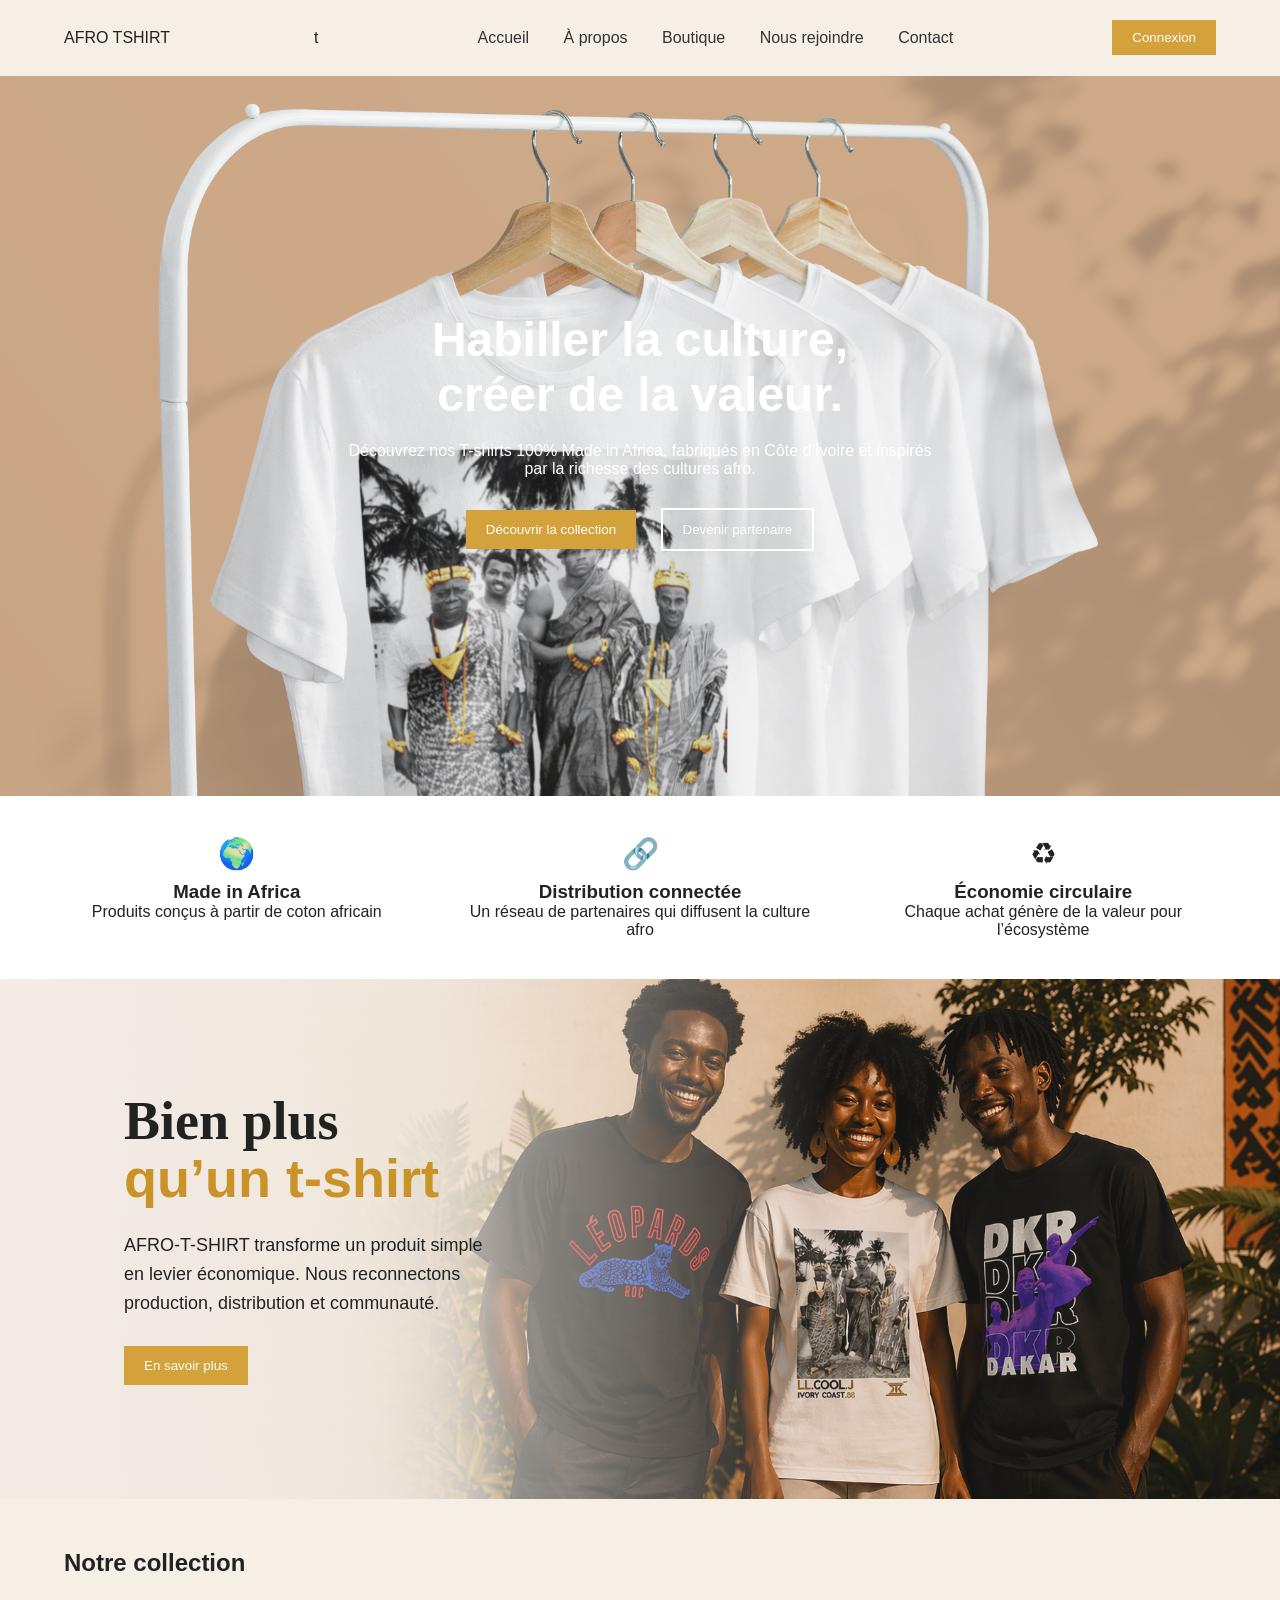
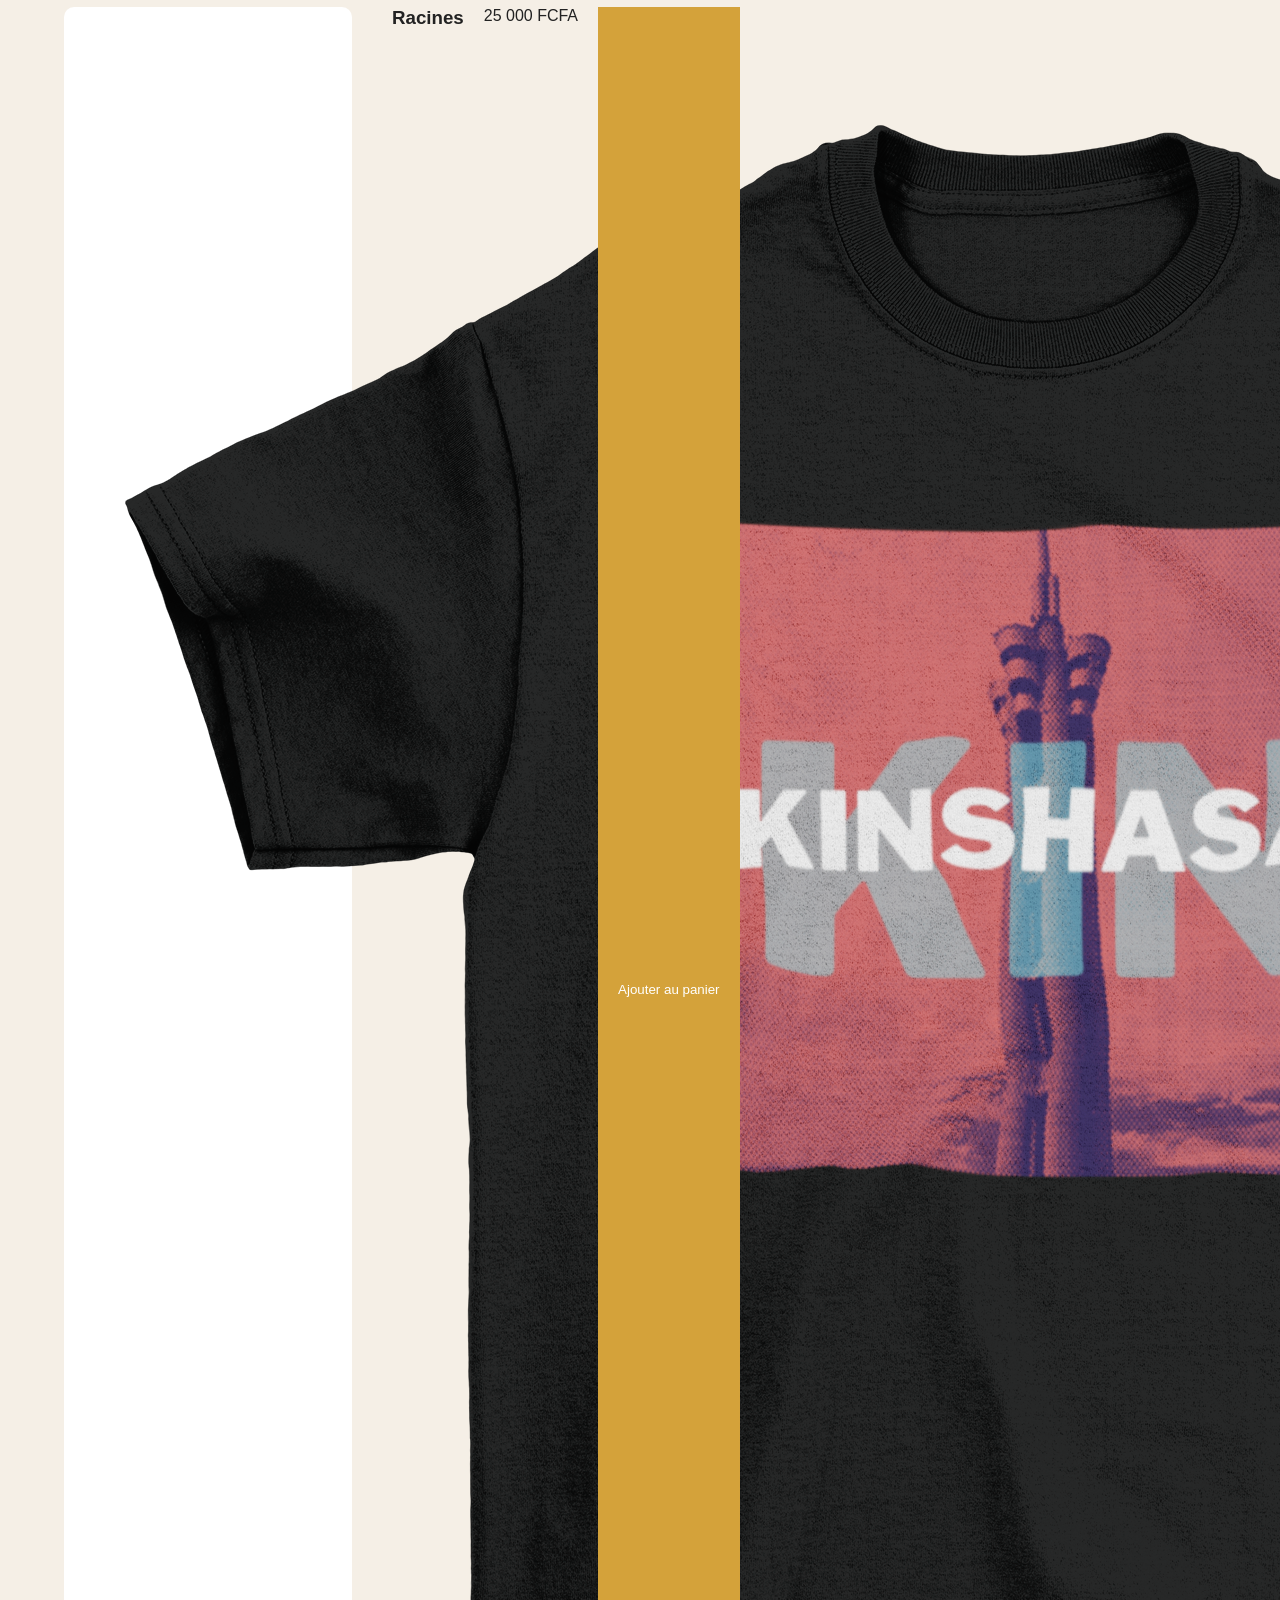
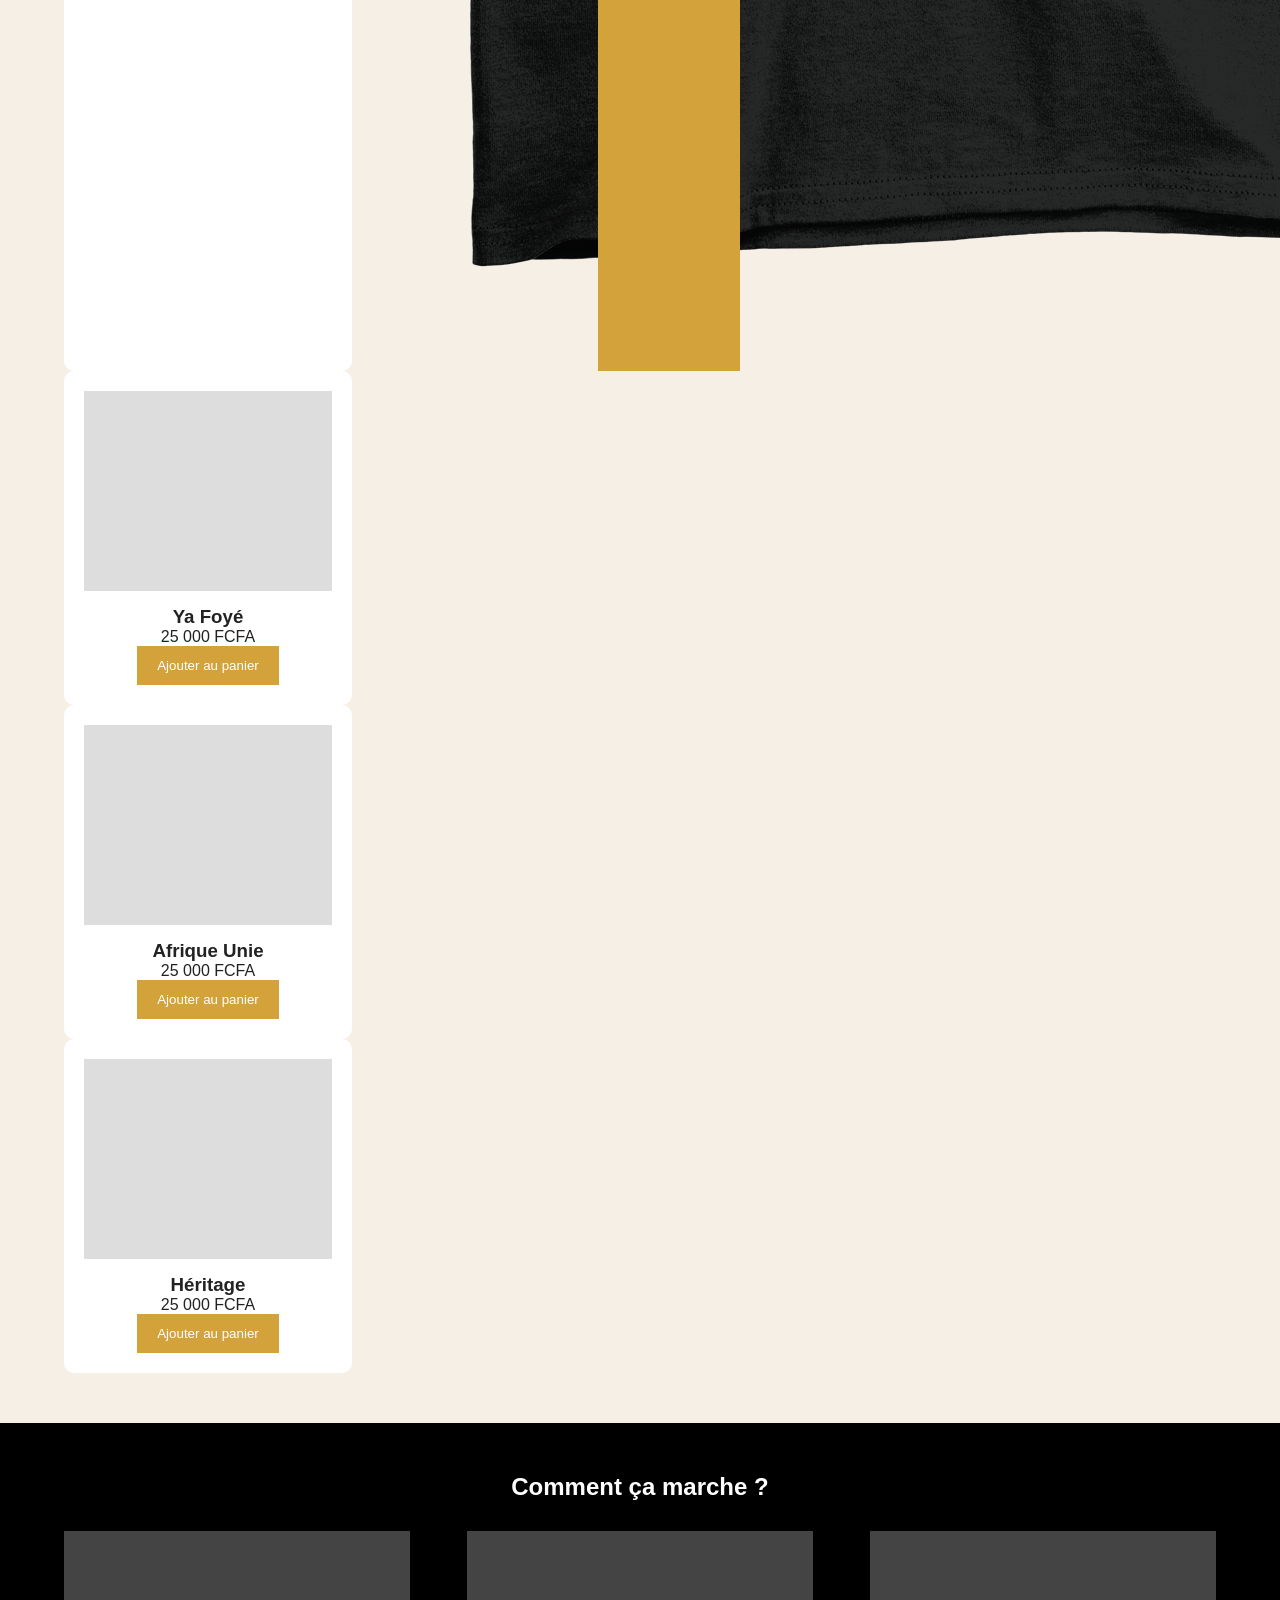
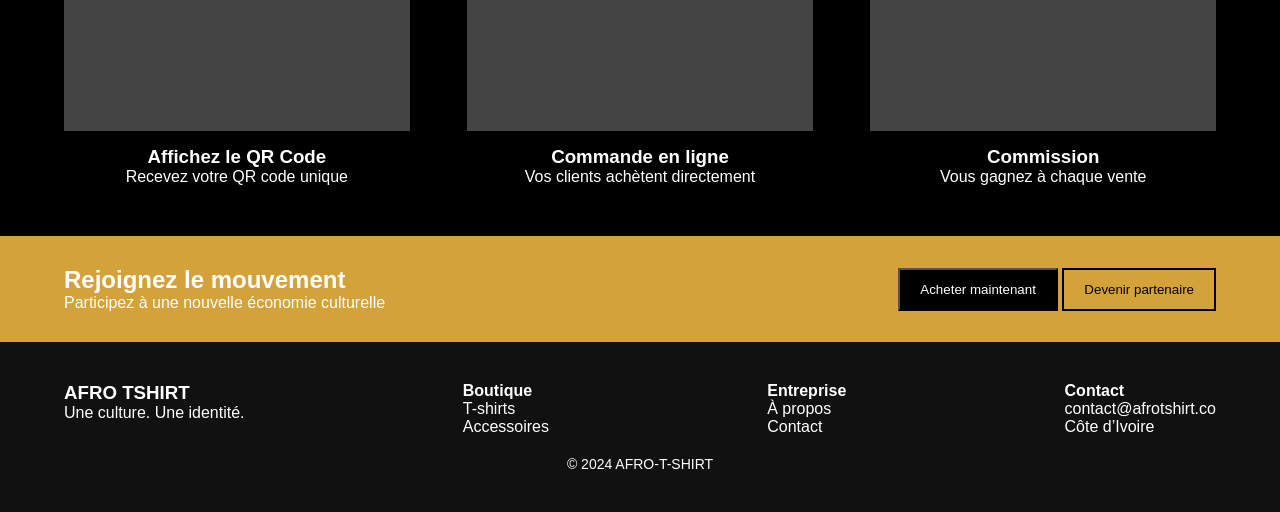
==== index.html @ 116f43ff "Initial commit" ====
<!DOCTYPE html>
<html lang="fr">
<head>
  <meta charset="UTF-8">
  <meta name="viewport" content="width=device-width, initial-scale=1.0">
  <title>AFRO-T-SHIRT</title>

  <!-- CSS -->
  <link rel="stylesheet" href="style.css">
</head>

<body>

<!-- HEADER -->
<header class="header">
  <div class="container header-container">
    <div class="logo">AFRO TSHIRT</div>
t 
    <nav class="nav">
      <a href="#">Accueil</a>
      <a href="#">À propos</a>
      <a href="#">Boutique</a>
      <a href="#">Nous rejoindre</a>
      <a href="#">Contact</a>
    </nav>

    <button class="btn-login">Connexion</button>
  </div>
</header>

<!-- HERO -->
<section class="hero" style="background-image: url(image/Accueil_hero.png);">
  <div class="hero-content">
    <h1>Habiller la culture,<br>créer de la valeur.</h1>

    <p>
      Découvrez nos T-shirts 100% Made in Africa,
      fabriqués en Côte d’Ivoire et inspirés par la richesse des cultures afro.
    </p>

    <div class="hero-buttons">
      <button class="btn-primary">Découvrir la collection</button>
      <button class="btn-outline">Devenir partenaire</button>
    </div>
  </div>
</section>

<!-- VALUE -->
<section class="value">
  <div class="container value-container">

    <div class="value-item">
      <div class="icon">🌍</div>
      <h3>Made in Africa</h3>
      <p>Produits conçus à partir de coton africain</p>
    </div>

    <div class="value-item">
      <div class="icon">🔗</div>
      <h3>Distribution connectée</h3>
      <p>Un réseau de partenaires qui diffusent la culture afro</p>
    </div>

    <div class="value-item">
      <div class="icon">♻</div>
      <h3>Économie circulaire</h3>
      <p>Chaque achat génère de la valeur pour l’écosystème</p>
    </div>

  </div>
</section>

<section class="story">
  <div class="container story-container">
    <div class="story-text">
      <h2>Bien plus<br><span>qu’un t-shirt</span></h2>
      <p>
        AFRO-T-SHIRT transforme un produit simple en levier économique.
        Nous reconnectons production, distribution et communauté.
      </p>
      <button class="btn-primary">En savoir plus</button>
    </div>
  </div>
</section>
<!-- COLLECTION -->
<section class="collection">
  <div class="container">

    <h2>Notre collection</h2>

    <div class="products">
    <div class="product">
         <img src="image/Carte_N_kin.png" alt="T-shirt Monument kinshasa">
    </div>

        <div class="product-img"></div>
        <h3>Racines</h3>
        <p>25 000 FCFA</p>
        <button class="btn-primary">Ajouter au panier</button>
      </div>

      <div class="product">
        <div class="product-img"></div>
        <h3>Ya Foyé</h3>
        <p>25 000 FCFA</p>
        <button class="btn-primary">Ajouter au panier</button>
      </div>

      <div class="product">
        <div class="product-img"></div>
        <h3>Afrique Unie</h3>
        <p>25 000 FCFA</p>
        <button class="btn-primary">Ajouter au panier</button>
      </div>

      <div class="product">
        <div class="product-img"></div>
        <h3>Héritage</h3>
        <p>25 000 FCFA</p>
        <button class="btn-primary">Ajouter au panier</button>
      </div>

    </div>

  </div>
</section>

<!-- COMMENT CA MARCHE -->
<section class="how">
  <div class="container">

    <h2>Comment ça marche ?</h2>

    <div class="steps">

      <div class="step">
        <div class="step-img"></div>
        <h3>Affichez le QR Code</h3>
        <p>Recevez votre QR code unique</p>
      </div>

      <div class="step">
        <div class="step-img"></div>
        <h3>Commande en ligne</h3>
        <p>Vos clients achètent directement</p>
      </div>

      <div class="step">
        <div class="step-img"></div>
        <h3>Commission</h3>
        <p>Vous gagnez à chaque vente</p>
      </div>

    </div>

  </div>
</section>

<!-- CTA -->
<section class="cta">
  <div class="container cta-container">

    <div>
      <h2>Rejoignez le mouvement</h2>
      <p>Participez à une nouvelle économie culturelle</p>
    </div>

    <div>
      <button class="btn-dark">Acheter maintenant</button>
      <button class="btn-outline-dark">Devenir partenaire</button>
    </div>

  </div>
</section>

<!-- FOOTER -->
<footer class="footer">
  <div class="container footer-container">

    <div>
      <h3>AFRO TSHIRT</h3>
      <p>Une culture. Une identité.</p>
    </div>

    <div>
      <h4>Boutique</h4>
      <p>T-shirts</p>
      <p>Accessoires</p>
    </div>

    <div>
      <h4>Entreprise</h4>
      <p>À propos</p>
      <p>Contact</p>
    </div>

    <div>
      <h4>Contact</h4>
      <p>contact@afrotshirt.co</p>
      <p>Côte d’Ivoire</p>
    </div>

  </div>

  <div class="footer-bottom">
    © 2024 AFRO-T-SHIRT
  </div>
</footer>

<!-- JS -->
<script src="script.js"></script>

</body>
</html>
---- style.css ----
/* RESET */
* {
  margin: 0;
  padding: 0;
  box-sizing: border-box;
  font-family: Arial, sans-serif;
}

body {
  background: #f5efe6;
  color: #222;
}

/* CONTAINER */
.container {
  width: 90%;
  max-width: 1200px;
  margin: auto;
}

/* HEADER */
.header {
  background: #fff;
  padding: 20px 0;
  border-bottom: 1px solid #eee;
}

.header-container {
  display: flex;
  justify-content: space-between;
  align-items: center;
}

.nav a {
  margin: 0 15px;
  text-decoration: none;
  color: #333;
  font-weight: 500;
}

.btn-login {
  background: #d4a23a;
  border: none;
  padding: 10px 20px;
  color: #fff;
  cursor: pointer;
}

/* HERO */
.hero {
  height: 80vh;
  background: url('https://images.unsplash.com/photo-1521572163474-6864f9cf17ab') center/cover;
  display: flex;
  align-items: center;
  justify-content: center;
  text-align: center;
  color: white;
}

.hero-content h1 {
  font-size: 3rem;
  margin-bottom: 20px;
}

.hero-content p {
  max-width: 600px;
  margin: auto;
  margin-bottom: 20px;
}

.hero-buttons button {
  margin: 10px;
}

/* BUTTONS */
.btn-primary {
  background: #d4a23a;
  border: none;
  padding: 12px 20px;
  color: white;
  cursor: pointer;
}

.btn-outline {
  border: 2px solid white;
  background: transparent;
  color: white;
  padding: 12px 20px;
}

.btn-dark {
  background: black;
  color: white;
  padding: 12px 20px;
}

.btn-outline-dark {
  border: 2px solid black;
  padding: 12px 20px;
  background: transparent;
}

/* VALUE */
.value {
  background: #fff;
  padding: 40px 0;
}

.value-container {
  display: flex;
  justify-content: space-between;
  text-align: center;
}

.value-item {
  width: 30%;
}

.icon {
  font-size: 30px;
  margin-bottom: 10px;
}

/* STORY */
.story {
  position: relative;
  min-height: 520px;
  background-image: url("image/Accueil_section_bien_plus.png");
  background-size: cover;
  background-position: center;
  overflow: hidden;
}

.story::before {
  content: "";
  position: absolute;
  inset: 0;
  background: linear-gradient(
    90deg,
    rgba(244, 238, 231, 0.92) 0%,
    rgba(244, 238, 231, 0.72) 34%,
    rgba(244, 238, 231, 0.08) 65%
  );
  z-index: 1;
}

.story-container {
  position: relative;
  z-index: 2;
  min-height: 520px;
  display: flex;
  align-items: center;
}

.story-text {
  max-width: 430px;
  padding-left: 60px;
}

.story-text h2 {
  font-family: Georgia, serif;
  font-size: 54px;
  line-height: 1.05;
  margin-bottom: 24px;
}

.story-text h2 span {
  color: #c99328;
}

.story-text p {
  font-size: 18px;
  line-height: 1.6;
  margin-bottom: 28px;
}

.story-image {
  display: none;
}
/* COLLECTION */
.collection {
  padding: 50px 0;
  background: #f5efe6;
}

.products {
  display: flex;
  gap: 20px;
  margin-top: 30px;
}

.product {
  background: white;
  padding: 20px;
  border-radius: 10px;
  text-align: center;
  width: 25%;
}

.product-img {
  height: 200px;
  background: #ddd;
  margin-bottom: 15px;
}

/* HOW */
.how {
  background: black;
  color: white;
  padding: 50px 0;
  text-align: center;
}

.steps {
  display: flex;
  justify-content: space-between;
  margin-top: 30px;
}

.step {
  width: 30%;
}

.step-img {
  height: 200px;
  background: #444;
  margin-bottom: 15px;
}

/* CTA */
.cta {
  background: #d4a23a;
  padding: 30px 0;
  color: white;
}

.cta-container {
  display: flex;
  justify-content: space-between;
  align-items: center;
}

/* FOOTER */
.footer {
  background: #111;
  color: white;
  padding: 40px 0;
}

.footer-container {
  display: flex;
  justify-content: space-between;
}

.footer-bottom {
  text-align: center;
  margin-top: 20px;
  font-size: 14px;
}
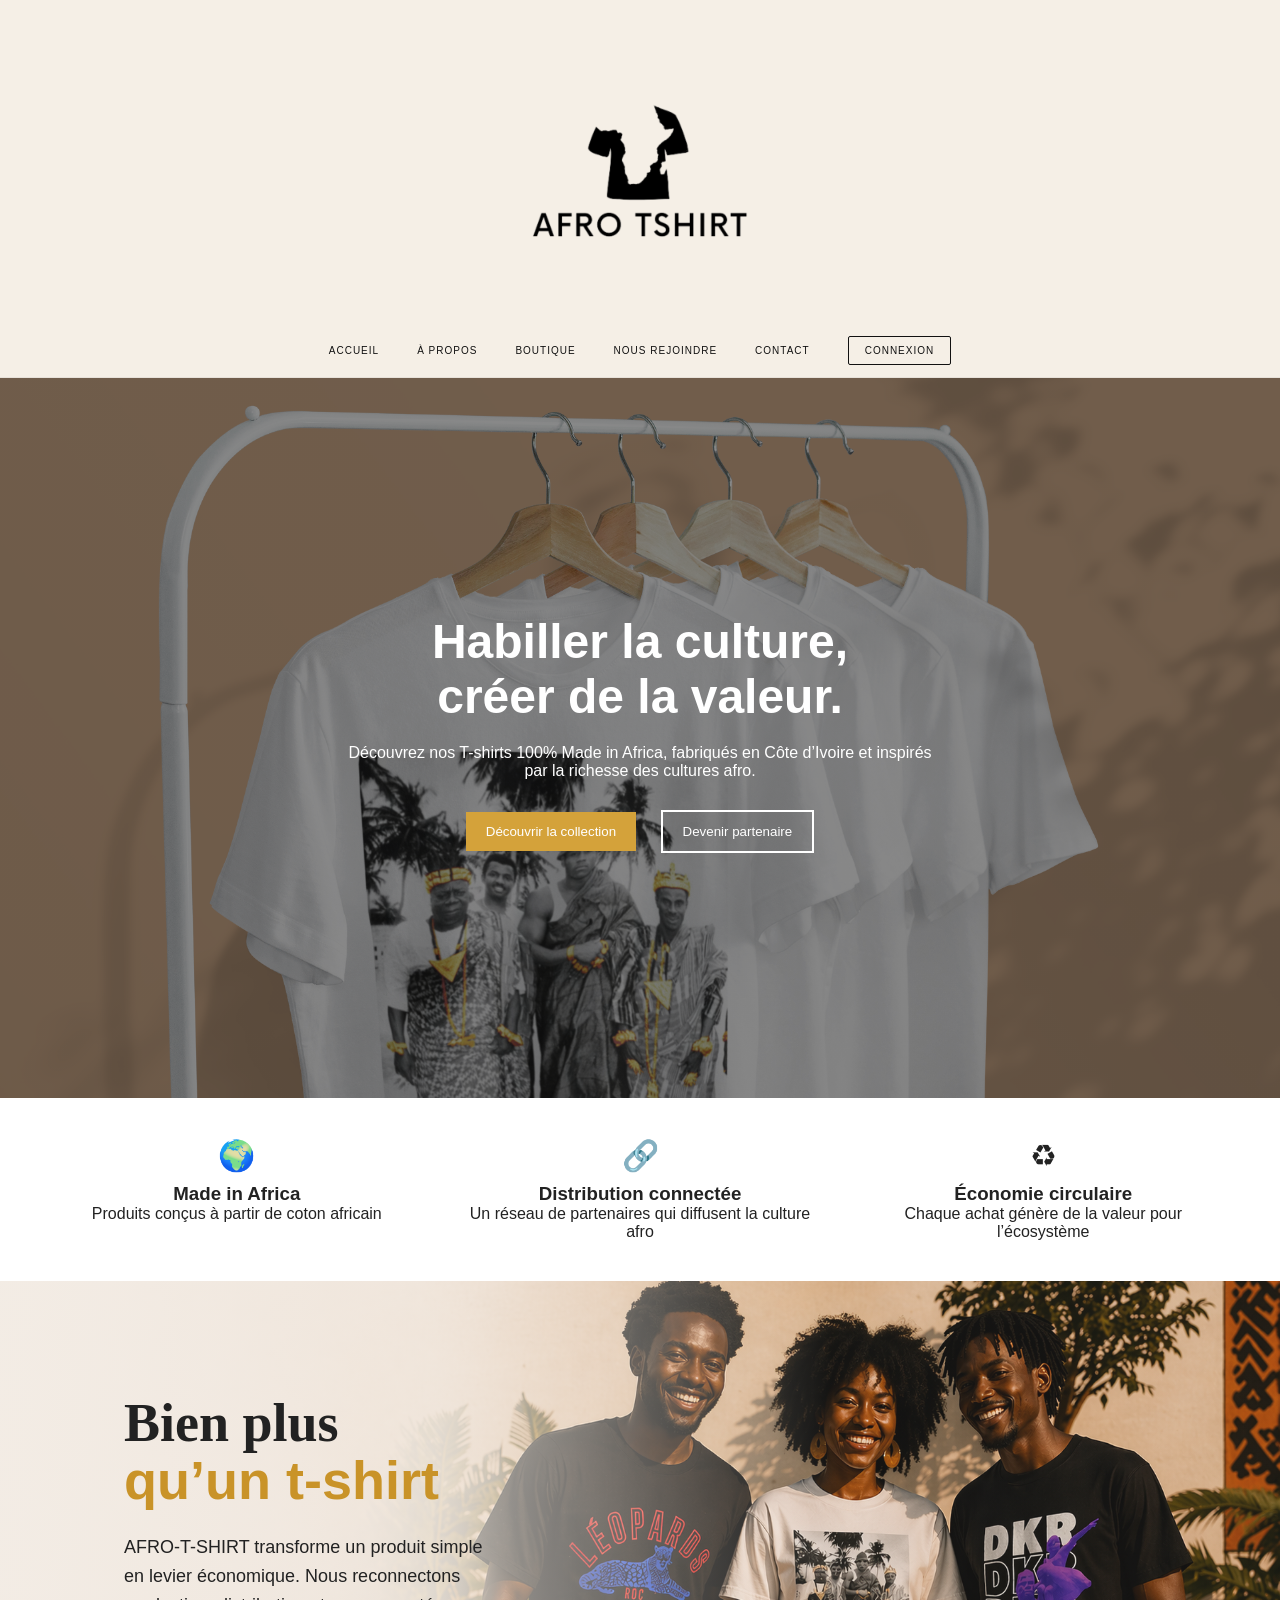
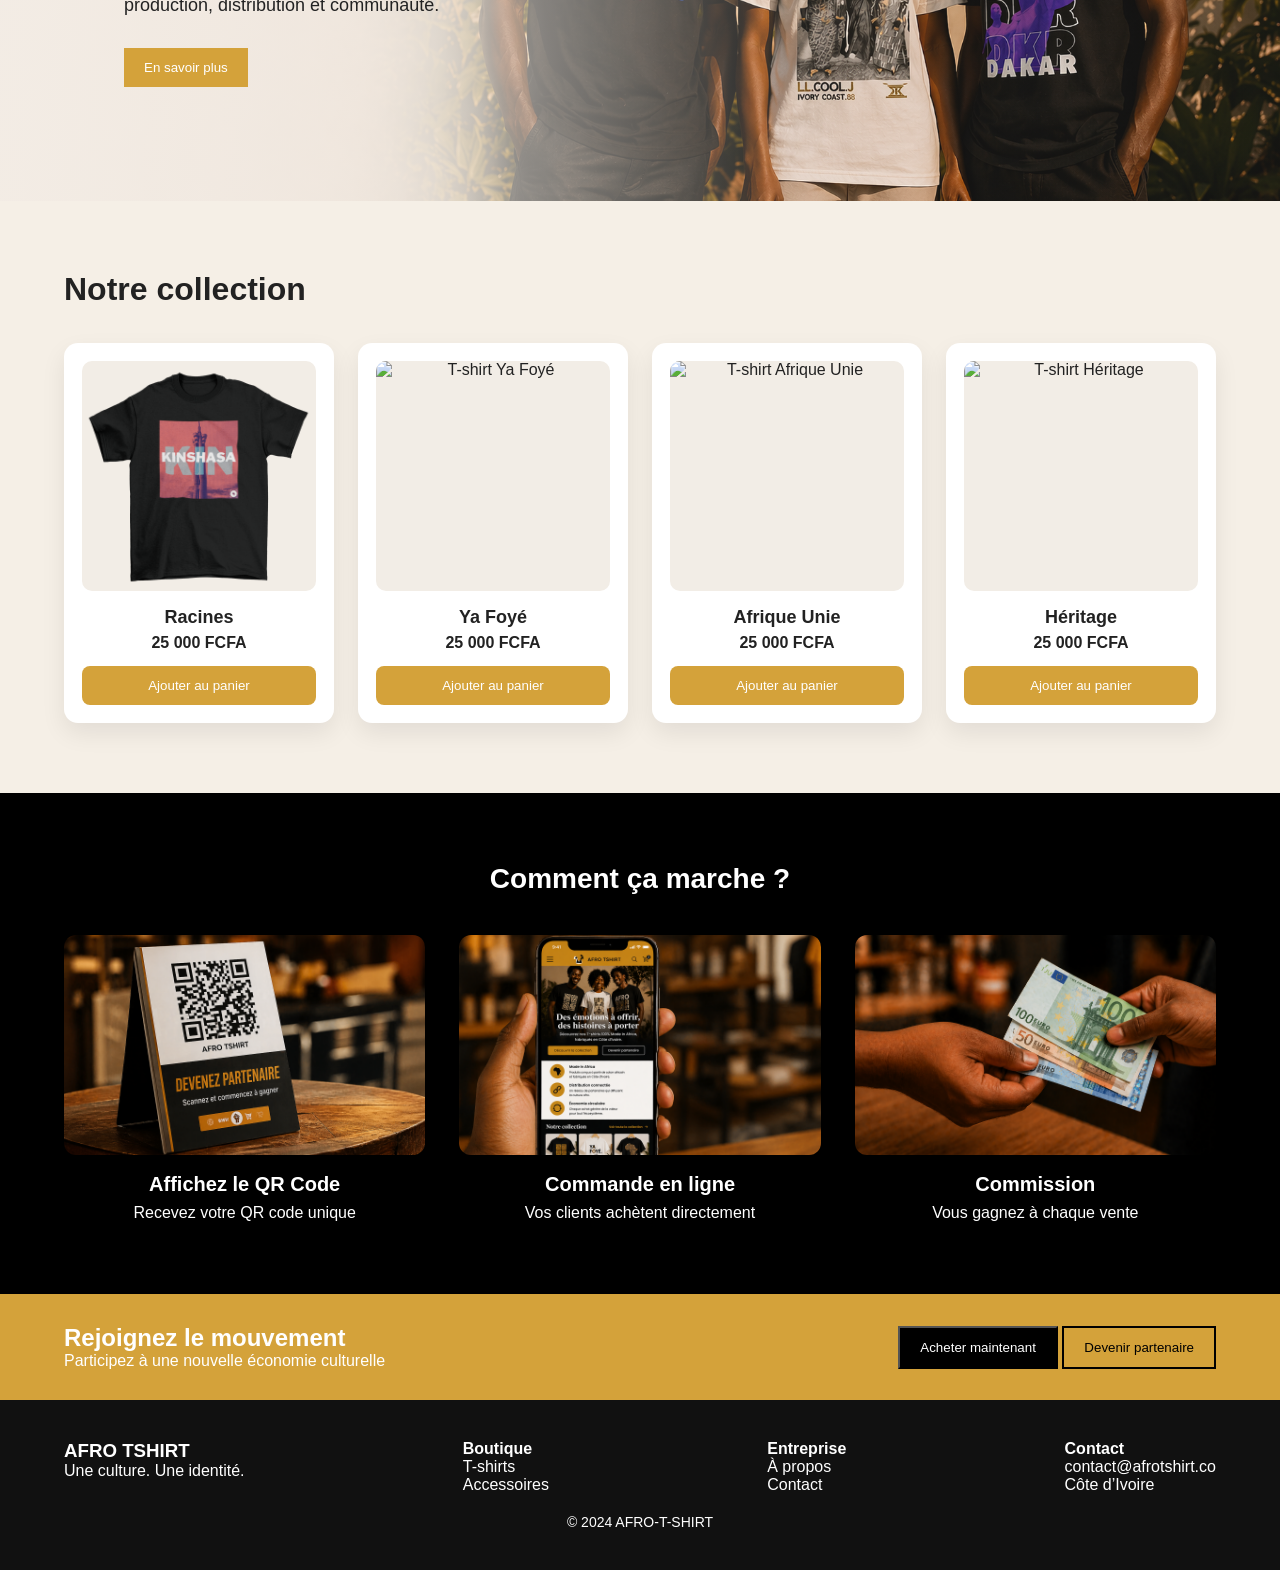
==== commit 060269a9: "mise a jour header" ====
--- a/index.html
+++ b/index.html
@@ -14,22 +14,28 @@
 <!-- HEADER -->
 <header class="header">
   <div class="container header-container">
-    <div class="logo">AFRO TSHIRT</div>
-t 
+    <div class="logo">
+      <img src="image/Logo_afro-tshirt.png" alt="Logo AFRO-T-SHIRT" class="logo-img">
+    </div>
+    
     <nav class="nav">
       <a href="#">Accueil</a>
       <a href="#">À propos</a>
       <a href="#">Boutique</a>
       <a href="#">Nous rejoindre</a>
       <a href="#">Contact</a>
+      <div class="header-actions">
+      <a href="#" class="btn-login">Connexion</a>
+    </div>
     </nav>
 
-    <button class="btn-login">Connexion</button>
+    
+
   </div>
 </header>
 
 <!-- HERO -->
-<section class="hero" style="background-image: url(image/Accueil_hero.png);">
+<section class="hero">
   <div class="hero-content">
     <h1>Habiller la culture,<br>créer de la valeur.</h1>
 
@@ -82,46 +88,44 @@
     </div>
   </div>
 </section>
+
 <!-- COLLECTION -->
 <section class="collection">
   <div class="container">
 
     <h2>Notre collection</h2>
 
-    <div class="products">
-    <div class="product">
-         <img src="image/Carte_N_kin.png" alt="T-shirt Monument kinshasa">
-    </div>
-
-        <div class="product-img"></div>
+    <div class="product-grid">
+
+      <div class="product">
+        <img src="image/Carte_N_kin.png" alt="T-shirt Racines" class="product-img">
         <h3>Racines</h3>
         <p>25 000 FCFA</p>
         <button class="btn-primary">Ajouter au panier</button>
       </div>
 
       <div class="product">
-        <div class="product-img"></div>
+        <img src="image/ya-foye.png" alt="T-shirt Ya Foyé" class="product-img">
         <h3>Ya Foyé</h3>
         <p>25 000 FCFA</p>
         <button class="btn-primary">Ajouter au panier</button>
       </div>
 
       <div class="product">
-        <div class="product-img"></div>
+        <img src="image/afrique-unie.png" alt="T-shirt Afrique Unie" class="product-img">
         <h3>Afrique Unie</h3>
         <p>25 000 FCFA</p>
         <button class="btn-primary">Ajouter au panier</button>
       </div>
 
       <div class="product">
-        <div class="product-img"></div>
+        <img src="image/heritage.png" alt="T-shirt Héritage" class="product-img">
         <h3>Héritage</h3>
         <p>25 000 FCFA</p>
         <button class="btn-primary">Ajouter au panier</button>
       </div>
 
     </div>
-
   </div>
 </section>
 
@@ -134,19 +138,19 @@
     <div class="steps">
 
       <div class="step">
-        <div class="step-img"></div>
+        <img src="image/Qrcode_01.png" alt="Affichez QR Code" class="step-img">
         <h3>Affichez le QR Code</h3>
         <p>Recevez votre QR code unique</p>
       </div>
 
       <div class="step">
-        <div class="step-img"></div>
+        <img src="image/Commande_en_ligne_02.png" alt="Commande en ligne" class="step-img">
         <h3>Commande en ligne</h3>
         <p>Vos clients achètent directement</p>
       </div>
 
       <div class="step">
-        <div class="step-img"></div>
+        <img src="image/Commision_03.png" alt="Commission" class="step-img">
         <h3>Commission</h3>
         <p>Vous gagnez à chaque vente</p>
       </div>
@@ -155,7 +159,6 @@
 
   </div>
 </section>
-
 <!-- CTA -->
 <section class="cta">
   <div class="container cta-container">
--- a/style.css
+++ b/style.css
@@ -20,39 +20,113 @@
 
 /* HEADER */
 .header {
-  background: #fff;
-  padding: 20px 0;
-  border-bottom: 1px solid #eee;
-}
-
-.header-container {
-  display: flex;
-  justify-content: space-between;
-  align-items: center;
+  background: #f5f1e8;
+  padding: 16px 48px 12px; /* réduit la hauteur */
+  border-bottom: 1px solid rgba(0,0,0,0.06);
+}
+
+
+/* Ligne haute : logo centré + actions à droite */
+.header-top {
+  display: grid;
+  grid-template-columns: 1fr auto 1fr;
+  align-items: center;
+}
+
+/* TOP HEADER */
+.header-top {
+  margin-bottom: 8px; /* moins d’espace entre logo et nav */
+}
+
+
+/* LOGO */
+.logo {
+  display: flex;
+  justify-content: center;
+  align-items: center;
+}
+
+.logo img {
+  height: 300px;
+  width: auto;
+  display: block;
+  object-fit: contain;
+}
+
+/* ACTIONS */
+.header-actions {
+  display: flex;
+  justify-content: flex-end;
+  align-items: center;
+  gap: 24px;
+}
+
+.header-actions a {
+  text-decoration: none;
+  color: #111;
+  font-weight: 600;
+  font-size: 14px;
+}
+
+/* NAVIGATION */
+.nav {
+  display: flex;
+  justify-content: center;
+  align-items: center;
+  gap: 38px;
+  margin-top: 20px;
 }
 
 .nav a {
-  margin: 0 15px;
   text-decoration: none;
-  color: #333;
+  color: #111;
+  font-weight:400;
+  font-size: 10px;
+  text-transform: uppercase;
+  letter-spacing: 1px;
+  transition: opacity 0.3s ease, color 0.3s ease;
+}
+
+.nav a:hover {
+  opacity: 0.6;
+  color: #c89b3c;
+}
+
+/* BOUTON CONNEXION */
+.btn-login {
+  background: transparent;
+  color: #111;
+  border: 1.5px solid #111;
+  padding: 8px 16px;
+  font-size: 12px;
   font-weight: 500;
-}
-
-.btn-login {
-  background: #d4a23a;
-  border: none;
-  padding: 10px 20px;
+  text-decoration: none;
+  border-radius: 2px;
+  transition: all 0.3s ease;
+}
+
+/* HOVER */
+.btn-login:hover {
+  background: #111;
   color: #fff;
-  cursor: pointer;
-}
+}
+
 
 /* HERO */
 .hero {
-  height: 80vh;
-  background: url('https://images.unsplash.com/photo-1521572163474-6864f9cf17ab') center/cover;
+  min-height: 80vh;
+
+  background:linear-gradient(rgba(0,0,0,.45), rgba(0,0,0,.45)),
+    url("image/Accueil_hero.png");
+
+  background-position: center;
+  background-size: cover;
+  background-repeat: no-repeat;
+
   display: flex;
   align-items: center;
   justify-content: center;
+
   text-align: center;
   color: white;
 }
@@ -177,54 +251,104 @@
 .story-image {
   display: none;
 }
+
 /* COLLECTION */
 .collection {
-  padding: 50px 0;
+  padding: 70px 0;
   background: #f5efe6;
 }
 
-.products {
-  display: flex;
-  gap: 20px;
-  margin-top: 30px;
+.collection h2 {
+  margin-bottom: 35px;
+  font-size: 32px;
+}
+
+.product-grid {
+  display: grid;
+  grid-template-columns: repeat(4, 1fr);
+  gap: 24px;
 }
 
 .product {
-  background: white;
-  padding: 20px;
+  background: #fff;
+  border-radius: 14px;
+  padding: 18px;
+  text-align: center;
+  overflow: hidden;
+  box-shadow: 0 10px 25px rgba(0,0,0,0.08);
+}
+
+.product-img {
+  width: 100%;
+  height: 230px;
+  object-fit: contain;
+  background: #f2ede6;
   border-radius: 10px;
-  text-align: center;
-  width: 25%;
-}
-
-.product-img {
-  height: 200px;
-  background: #ddd;
-  margin-bottom: 15px;
-}
-
-/* HOW */
+  margin-bottom: 16px;
+  display: block;
+}
+.product h3 {
+  font-size: 18px;
+  margin-bottom: 6px;
+}
+
+.product p {
+  margin-bottom: 14px;
+  font-weight: 600;
+}
+
+.product .btn-primary {
+  width: 100%;
+  padding: 12px;
+  border-radius: 8px;
+}
+
+/* COMMENT ÇA MARCHE */
 .how {
-  background: black;
-  color: white;
-  padding: 50px 0;
-  text-align: center;
+  background: #000;
+  color: #fff;
+  padding: 70px 0;
+  text-align: center;
+}
+
+.how h2 {
+  margin-bottom: 40px;
+  font-size: 28px;
 }
 
 .steps {
-  display: flex;
-  justify-content: space-between;
-  margin-top: 30px;
+  display: grid;
+  grid-template-columns: repeat(3, minmax(0, 1fr));
+  gap: 34px;
+  align-items: start;
 }
 
 .step {
-  width: 30%;
+  display: flex;
+  flex-direction: column;
+  align-items: center;
+  text-align: center;
 }
 
 .step-img {
-  height: 200px;
-  background: #444;
-  margin-bottom: 15px;
+  display: block;
+  width: 100%;
+  height: 220px;
+  object-fit: cover;
+  object-position: center;
+  border-radius: 12px;
+  margin-bottom: 18px;
+}
+
+.step h3 {
+  margin: 0 0 6px;
+  font-size: 20px;
+}
+
+.step p {
+  margin: 0;
+  font-size: 16px;
+  line-height: 1.4;
 }
 
 /* CTA */
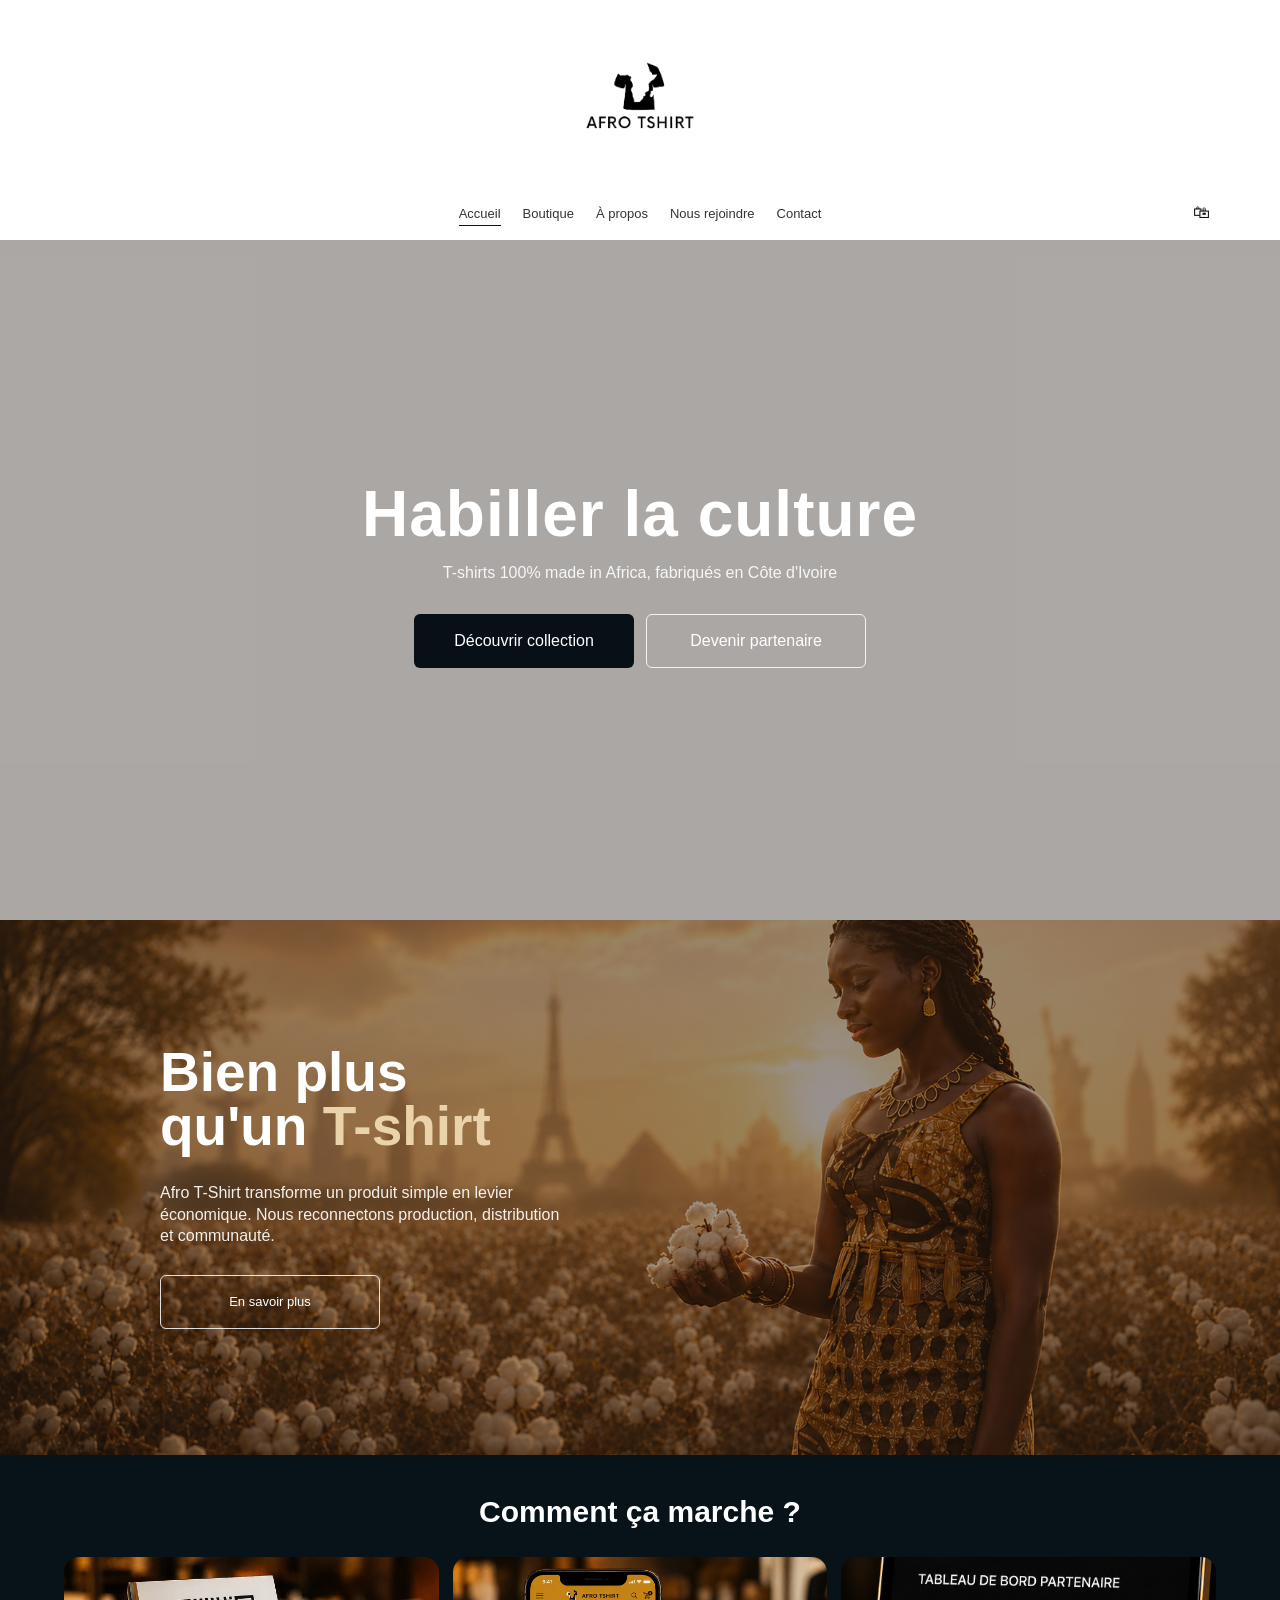
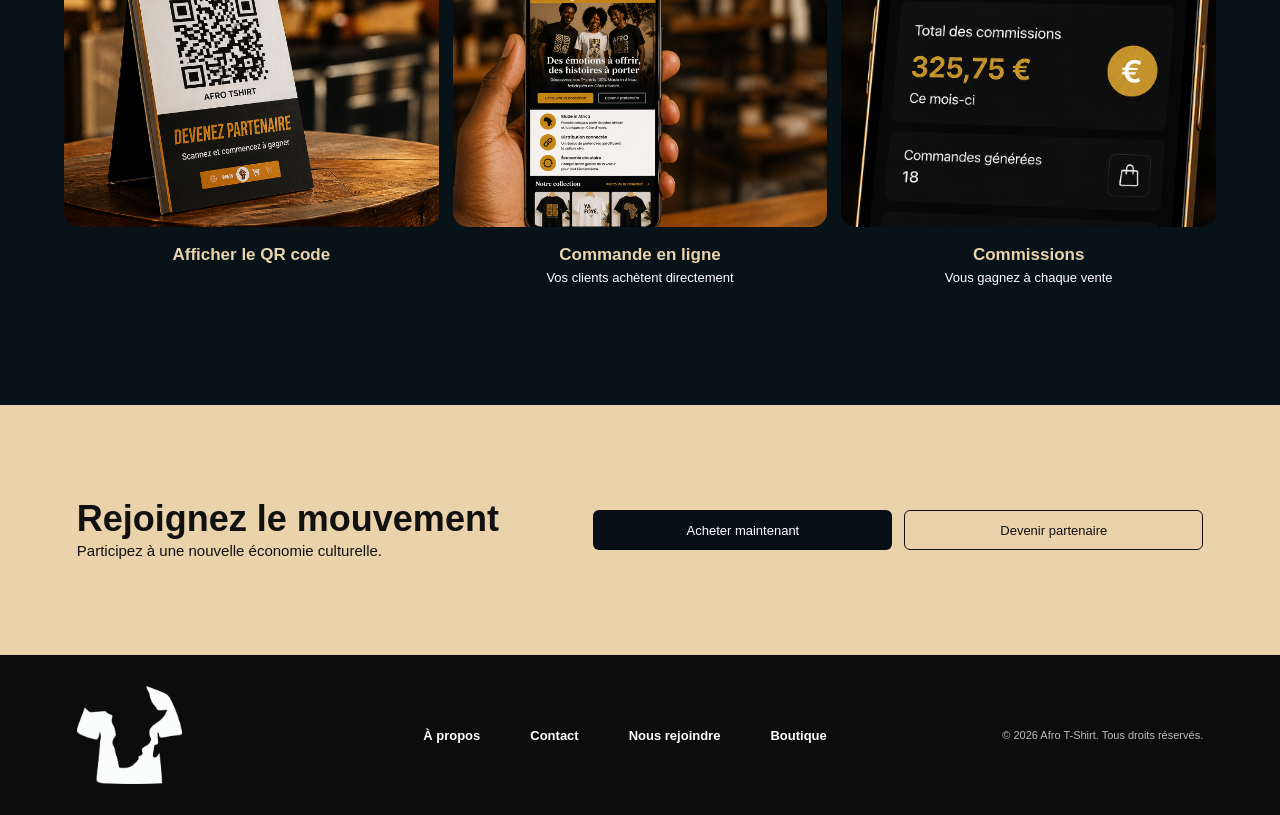
==== commit 2cd32358: "feat: ajout des pages et ressources  Afro T-shirt" ====
--- a/index.html
+++ b/index.html
@@ -1,217 +1,226 @@
 <!DOCTYPE html>
 <html lang="fr">
-<head>
-  <meta charset="UTF-8">
-  <meta name="viewport" content="width=device-width, initial-scale=1.0">
-  <title>AFRO-T-SHIRT</title>
-
-  <!-- CSS -->
-  <link rel="stylesheet" href="style.css">
-</head>
-
-<body>
-
-<!-- HEADER -->
-<header class="header">
-  <div class="container header-container">
-    <div class="logo">
-      <img src="image/Logo_afro-tshirt.png" alt="Logo AFRO-T-SHIRT" class="logo-img">
-    </div>
-    
-    <nav class="nav">
-      <a href="#">Accueil</a>
-      <a href="#">À propos</a>
-      <a href="#">Boutique</a>
-      <a href="#">Nous rejoindre</a>
-      <a href="#">Contact</a>
-      <div class="header-actions">
-      <a href="#" class="btn-login">Connexion</a>
-    </div>
-    </nav>
-
-    
-
-  </div>
-</header>
-
-<!-- HERO -->
-<section class="hero">
-  <div class="hero-content">
-    <h1>Habiller la culture,<br>créer de la valeur.</h1>
-
-    <p>
-      Découvrez nos T-shirts 100% Made in Africa,
-      fabriqués en Côte d’Ivoire et inspirés par la richesse des cultures afro.
-    </p>
-
-    <div class="hero-buttons">
-      <button class="btn-primary">Découvrir la collection</button>
-      <button class="btn-outline">Devenir partenaire</button>
-    </div>
-  </div>
-</section>
-
-<!-- VALUE -->
-<section class="value">
-  <div class="container value-container">
-
-    <div class="value-item">
-      <div class="icon">🌍</div>
-      <h3>Made in Africa</h3>
-      <p>Produits conçus à partir de coton africain</p>
-    </div>
-
-    <div class="value-item">
-      <div class="icon">🔗</div>
-      <h3>Distribution connectée</h3>
-      <p>Un réseau de partenaires qui diffusent la culture afro</p>
-    </div>
-
-    <div class="value-item">
-      <div class="icon">♻</div>
-      <h3>Économie circulaire</h3>
-      <p>Chaque achat génère de la valeur pour l’écosystème</p>
-    </div>
-
-  </div>
-</section>
-
-<section class="story">
-  <div class="container story-container">
-    <div class="story-text">
-      <h2>Bien plus<br><span>qu’un t-shirt</span></h2>
-      <p>
-        AFRO-T-SHIRT transforme un produit simple en levier économique.
-        Nous reconnectons production, distribution et communauté.
-      </p>
-      <button class="btn-primary">En savoir plus</button>
-    </div>
-  </div>
-</section>
-
-<!-- COLLECTION -->
-<section class="collection">
-  <div class="container">
-
-    <h2>Notre collection</h2>
-
-    <div class="product-grid">
-
-      <div class="product">
-        <img src="image/Carte_N_kin.png" alt="T-shirt Racines" class="product-img">
-        <h3>Racines</h3>
-        <p>25 000 FCFA</p>
-        <button class="btn-primary">Ajouter au panier</button>
-      </div>
-
-      <div class="product">
-        <img src="image/ya-foye.png" alt="T-shirt Ya Foyé" class="product-img">
-        <h3>Ya Foyé</h3>
-        <p>25 000 FCFA</p>
-        <button class="btn-primary">Ajouter au panier</button>
-      </div>
-
-      <div class="product">
-        <img src="image/afrique-unie.png" alt="T-shirt Afrique Unie" class="product-img">
-        <h3>Afrique Unie</h3>
-        <p>25 000 FCFA</p>
-        <button class="btn-primary">Ajouter au panier</button>
-      </div>
-
-      <div class="product">
-        <img src="image/heritage.png" alt="T-shirt Héritage" class="product-img">
-        <h3>Héritage</h3>
-        <p>25 000 FCFA</p>
-        <button class="btn-primary">Ajouter au panier</button>
-      </div>
-
-    </div>
-  </div>
-</section>
-
-<!-- COMMENT CA MARCHE -->
-<section class="how">
-  <div class="container">
-
-    <h2>Comment ça marche ?</h2>
-
-    <div class="steps">
-
-      <div class="step">
-        <img src="image/Qrcode_01.png" alt="Affichez QR Code" class="step-img">
-        <h3>Affichez le QR Code</h3>
-        <p>Recevez votre QR code unique</p>
-      </div>
-
-      <div class="step">
-        <img src="image/Commande_en_ligne_02.png" alt="Commande en ligne" class="step-img">
-        <h3>Commande en ligne</h3>
-        <p>Vos clients achètent directement</p>
-      </div>
-
-      <div class="step">
-        <img src="image/Commision_03.png" alt="Commission" class="step-img">
-        <h3>Commission</h3>
-        <p>Vous gagnez à chaque vente</p>
-      </div>
-
-    </div>
-
-  </div>
-</section>
-<!-- CTA -->
-<section class="cta">
-  <div class="container cta-container">
-
-    <div>
-      <h2>Rejoignez le mouvement</h2>
-      <p>Participez à une nouvelle économie culturelle</p>
-    </div>
-
-    <div>
-      <button class="btn-dark">Acheter maintenant</button>
-      <button class="btn-outline-dark">Devenir partenaire</button>
-    </div>
-
-  </div>
-</section>
-
-<!-- FOOTER -->
-<footer class="footer">
-  <div class="container footer-container">
-
-    <div>
-      <h3>AFRO TSHIRT</h3>
-      <p>Une culture. Une identité.</p>
-    </div>
-
-    <div>
-      <h4>Boutique</h4>
-      <p>T-shirts</p>
-      <p>Accessoires</p>
-    </div>
-
-    <div>
-      <h4>Entreprise</h4>
-      <p>À propos</p>
-      <p>Contact</p>
-    </div>
-
-    <div>
-      <h4>Contact</h4>
-      <p>contact@afrotshirt.co</p>
-      <p>Côte d’Ivoire</p>
-    </div>
-
-  </div>
-
-  <div class="footer-bottom">
-    © 2024 AFRO-T-SHIRT
-  </div>
-</footer>
-
-<!-- JS -->
-<script src="script.js"></script>
-
-</body>
-</html>+    <head>
+        <meta charset="UTF-8">
+        <meta name="viewport" content="width=device-width, initial-scale=1.0">
+        <title>Afro T-Shirt | Habiller la culture</title>
+        <meta name="description"
+            content="Afro T-Shirt propose des t-shirts 100% made in Africa, fabriqués en Côte d'Ivoire.">
+        <link rel="stylesheet" href="style.css">
+    </head>
+    <body>
+
+        <!-- En-tête -->
+        <header class="header">
+            <div class="header-logo">
+                <a href="index.html">
+                    <img
+                        src="./image/Logo_afro-tshirt.png"
+                        alt="Logo Afro T-Shirt"
+                        >
+                </a>
+            </div>
+            <div class="header-navigation">
+                <nav class="nav" aria-label="Navigation principale">
+                    <ul class="nav-list">
+                        <li>
+                            <a href="index.html" class="active">
+                                Accueil
+                            </a>
+                        </li>
+                        <li>
+                            <a href="boutique.html">
+                                Boutique
+                            </a>
+                        </li>
+                        <li>
+                            <a href="a-propos.html">
+                                À propos
+                            </a>
+                        </li>
+                        <li>
+                            <a href="nous-rejoindre.html">
+                                Nous rejoindre
+                            </a>
+                        </li>
+                        <li>
+                            <a href="contact.html">
+                                Contact
+                            </a>
+                        </li>
+                    </ul>
+                </nav>
+                <a
+                    href="boutique.html"
+                    class="cart-link"
+                    aria-label="Accéder au panier"
+                    >
+                    🛍
+                </a>
+            </div>
+        </header>
+        <main>
+
+            <!-- Hero -->
+            <section class="hero">
+                <div class="hero-overlay"></div>
+                <div class="hero-content">
+                    <h1>Habiller la culture</h1>
+                    <p class="hero-subtitle">
+                        T-shirts 100% made in Africa, fabriqués en Côte d'Ivoire
+                    </p>
+                    <div class="hero-buttons">
+                        <a
+                            href="boutique.html"
+                            class="btn btn-primary"
+                            >
+                            Découvrir collection
+                        </a>
+                        <a
+                            href="nous-rejoindre.html"
+                            class="btn btn-outline"
+                            >
+                            Devenir partenaire
+                        </a>
+                    </div>
+                </div>
+            </section>
+
+            <!-- Manifeste -->
+            <section class="manifesto">
+                <div class="manifesto-overlay"></div>
+                <div class="manifesto-content">
+                    <h2>
+                        Bien plus<br>
+                        qu'un <span>T-shirt</span>
+                    </h2>
+                    <p>
+                        Afro T-Shirt transforme un produit simple en levier
+                        économique. Nous reconnectons production,
+                        distribution et communauté.
+                    </p>
+                    <a
+                        href="a-propos.html"
+                        class="btn btn-outline-light"
+                        >
+                        En savoir plus
+                    </a>
+                </div>
+            </section>
+
+            <!-- Comment ça marche -->
+            <section class="how-it-works">
+                <div class="container">
+                    <h2 class="section-title">
+                        Comment ça marche ?
+                    </h2>
+                    <div class="steps-grid">
+                        <article class="step-card">
+                            <img
+                                src="image/qr code.webp"
+                                alt="QR code partenaire Afro T-Shirt"
+                                >
+                            <div class="step-card-content">
+                                <h3>Afficher le QR code</h3>
+                            </div>
+                        </article>
+                        <article class="step-card">
+                            <img
+                                src="image/commande-en-ligne.webp"
+                                alt="Commande en ligne Afro T-Shirt"
+                                >
+                            <div class="step-card-content">
+                                <h3>Commande en ligne</h3>
+                                <p>Vos clients achètent directement</p>
+                            </div>
+                        </article>
+                        <article class="step-card">
+                            <img
+                                src="image/commission.webp"
+                                alt="Commissions Afro T-Shirt"
+                                >
+                            <div class="step-card-content">
+                                <h3>Commissions</h3>
+                                <p>Vous gagnez à chaque vente</p>
+                            </div>
+                        </article>
+                    </div>
+                </div>
+            </section>
+
+            <!-- Appel à l’action -->
+            <section class="final-cta">
+                <div class="container final-cta-container">
+                    <div class="final-cta-content">
+                        <h2>
+                            Rejoignez le mouvement
+                        </h2>
+                        <p>
+                            Participez à une nouvelle économie culturelle.
+                        </p>
+                    </div>
+                    <div class="final-cta-buttons">
+                        <a
+                            href="boutique.html"
+                            class="btn btn-dark"
+                            >
+                            Acheter maintenant
+                        </a>
+                        <a
+                            href="nous-rejoindre.html"
+                            class="btn btn-outline-dark"
+                            >
+                            Devenir partenaire
+                        </a>
+                    </div>
+                </div>
+            </section>
+        </main>
+
+        <!-- Pied de page -->
+        <footer class="footer">
+            <div class="container footer-container">
+                <div class="footer-logo">
+                    <a href="index.html">
+                        <img
+                            src="./image/AFRO_TSHIRT_BL.png"
+                            alt="Logo Afro T-Shirt"
+                            >
+                    </a>
+                </div>
+                <nav
+                    class="footer-nav"
+                    aria-label="Navigation pied de page"
+                    >
+                    <ul>
+                        <li>
+                            <a href="a-propos.html">
+                                À propos
+                            </a>
+                        </li>
+                        <li>
+                            <a href="contact.html">
+                                Contact
+                            </a>
+                        </li>
+                        <li>
+                            <a href="nous-rejoindre.html">
+                                Nous rejoindre
+                            </a>
+                        </li>
+                        <li>
+                            <a href="boutique.html">
+                                Boutique
+                            </a>
+                        </li>
+                    </ul>
+                </nav>
+                <div class="footer-copyright">
+                    <p>
+                        © 2026 Afro T-Shirt. Tous droits réservés.
+                    </p>
+                </div>
+            </div>
+        </footer>
+    </body>
+</html>
--- a/style.css
+++ b/style.css
@@ -1,383 +1,1596 @@
-/* RESET */
+/* Reset */
 * {
-  margin: 0;
-  padding: 0;
-  box-sizing: border-box;
-  font-family: Arial, sans-serif;
+    margin: 0;
+    padding: 0;
+    box-sizing: border-box;
+}
+
+html {
+    scroll-behavior: smooth;
 }
 
 body {
-  background: #f5efe6;
-  color: #222;
-}
-
-/* CONTAINER */
+    font-family: Arial, Helvetica, sans-serif;
+    color: #111;
+    background: #fff;
+}
+
+img {
+    display: block;
+    max-width: 100%;
+}
+
+a {
+    color: inherit;
+    text-decoration: none;
+}
+
+ul {
+    list-style: none;
+}
+
 .container {
-  width: 90%;
-  max-width: 1200px;
-  margin: auto;
-}
-
-/* HEADER */
+    width: min(1180px, 88%);
+    margin: 0 auto;
+}
+
+/* Header */
 .header {
-  background: #f5f1e8;
-  padding: 16px 48px 12px; /* réduit la hauteur */
-  border-bottom: 1px solid rgba(0,0,0,0.06);
-}
-
-
-/* Ligne haute : logo centré + actions à droite */
-.header-top {
-  display: grid;
-  grid-template-columns: 1fr auto 1fr;
-  align-items: center;
-}
-
-/* TOP HEADER */
-.header-top {
-  margin-bottom: 8px; /* moins d’espace entre logo et nav */
-}
-
-
-/* LOGO */
-.logo {
-  display: flex;
-  justify-content: center;
-  align-items: center;
-}
-
-.logo img {
-  height: 300px;
-  width: auto;
-  display: block;
-  object-fit: contain;
-}
-
-/* ACTIONS */
-.header-actions {
-  display: flex;
-  justify-content: flex-end;
-  align-items: center;
-  gap: 24px;
-}
-
-.header-actions a {
-  text-decoration: none;
-  color: #111;
-  font-weight: 600;
-  font-size: 14px;
-}
-
-/* NAVIGATION */
-.nav {
-  display: flex;
-  justify-content: center;
-  align-items: center;
-  gap: 38px;
-  margin-top: 20px;
-}
-
-.nav a {
-  text-decoration: none;
-  color: #111;
-  font-weight:400;
-  font-size: 10px;
-  text-transform: uppercase;
-  letter-spacing: 1px;
-  transition: opacity 0.3s ease, color 0.3s ease;
-}
-
-.nav a:hover {
-  opacity: 0.6;
-  color: #c89b3c;
-}
-
-/* BOUTON CONNEXION */
-.btn-login {
-  background: transparent;
-  color: #111;
-  border: 1.5px solid #111;
-  padding: 8px 16px;
-  font-size: 12px;
-  font-weight: 500;
-  text-decoration: none;
-  border-radius: 2px;
-  transition: all 0.3s ease;
-}
-
-/* HOVER */
-.btn-login:hover {
-  background: #111;
-  color: #fff;
-}
-
-
-/* HERO */
+    height: 240px;
+    display: flex;
+    flex-direction: column;
+    align-items: center;
+    background: #fff;
+}
+
+.header-logo {
+    height: 185px;
+    display: flex;
+    align-items: center;
+    justify-content: center;
+}
+
+.header-logo img {
+    width: 150px;
+    height: auto;
+}
+
+.header-navigation {
+    position: relative;
+    width: min(800px, 90%);
+    height: 55px;
+    display: flex;
+    align-items: center;
+    justify-content: center;
+}
+
+.nav-list {
+    display: flex;
+    align-items: center;
+    justify-content: center;
+    gap: 22px;
+}
+
+.nav-list a {
+    position: relative;
+    padding-bottom: 5px;
+    color: #333;
+    font-size: 13px;
+    font-weight: 400;
+}
+
+.nav-list a.active::after {
+    content: "";
+    position: absolute;
+    left: 0;
+    bottom: 0;
+    width: 100%;
+    height: 1px;
+    background: #111;
+}
+
+.cart-link {
+    position: absolute;
+    right: -170px;
+    font-size: 17px;
+}
+
+/* Boutons */
+.btn {
+    display: inline-flex;
+    align-items: center;
+    justify-content: center;
+    height: 54px;
+    padding: 0 22px;
+    border: 1px solid transparent;
+    border-radius: 6px;
+    font-size: 16px;
+    font-weight: 400;
+    transition: 0.25s ease;
+}
+
+.btn:hover {
+    transform: translateY(-2px);
+}
+
+.btn-primary,
+.btn-dark {
+    color: #fff;
+    background: #071017;
+}
+
+.btn-outline,
+.btn-outline-light {
+    color: #fff;
+    background: transparent;
+    border-color: rgba(255, 255, 255, 0.85);
+}
+
+.btn-outline-dark {
+    color: #111;
+    background: transparent;
+    border-color: #111;
+}
+
+/* Hero */
 .hero {
-  min-height: 80vh;
-
-  background:linear-gradient(rgba(0,0,0,.45), rgba(0,0,0,.45)),
-    url("image/Accueil_hero.png");
-
-  background-position: center;
-  background-size: cover;
-  background-repeat: no-repeat;
-
-  display: flex;
-  align-items: center;
-  justify-content: center;
-
-  text-align: center;
-  color: white;
-}
-
-.hero-content h1 {
-  font-size: 3rem;
-  margin-bottom: 20px;
-}
-
-.hero-content p {
-  max-width: 600px;
-  margin: auto;
-  margin-bottom: 20px;
-}
-
-.hero-buttons button {
-  margin: 10px;
-}
-
-/* BUTTONS */
-.btn-primary {
-  background: #d4a23a;
-  border: none;
-  padding: 12px 20px;
-  color: white;
-  cursor: pointer;
-}
-
-.btn-outline {
-  border: 2px solid white;
-  background: transparent;
-  color: white;
-  padding: 12px 20px;
-}
-
-.btn-dark {
-  background: black;
-  color: white;
-  padding: 12px 20px;
-}
-
-.btn-outline-dark {
-  border: 2px solid black;
-  padding: 12px 20px;
-  background: transparent;
-}
-
-/* VALUE */
-.value {
-  background: #fff;
-  padding: 40px 0;
-}
-
-.value-container {
-  display: flex;
-  justify-content: space-between;
-  text-align: center;
-}
-
-.value-item {
-  width: 30%;
-}
-
-.icon {
-  font-size: 30px;
-  margin-bottom: 10px;
-}
-
-/* STORY */
-.story {
-  position: relative;
-  min-height: 520px;
-  background-image: url("image/Accueil_section_bien_plus.png");
-  background-size: cover;
-  background-position: center;
-  overflow: hidden;
-}
-
-.story::before {
-  content: "";
-  position: absolute;
-  inset: 0;
-  background: linear-gradient(
-    90deg,
-    rgba(244, 238, 231, 0.92) 0%,
-    rgba(244, 238, 231, 0.72) 34%,
-    rgba(244, 238, 231, 0.08) 65%
-  );
-  z-index: 1;
-}
-
-.story-container {
-  position: relative;
-  z-index: 2;
-  min-height: 520px;
-  display: flex;
-  align-items: center;
-}
-
-.story-text {
-  max-width: 430px;
-  padding-left: 60px;
-}
-
-.story-text h2 {
-  font-family: Georgia, serif;
-  font-size: 54px;
-  line-height: 1.05;
-  margin-bottom: 24px;
-}
-
-.story-text h2 span {
-  color: #c99328;
-}
-
-.story-text p {
-  font-size: 18px;
-  line-height: 1.6;
-  margin-bottom: 28px;
-}
-
-.story-image {
-  display: none;
-}
-
-/* COLLECTION */
-.collection {
-  padding: 70px 0;
-  background: #f5efe6;
-}
-
-.collection h2 {
-  margin-bottom: 35px;
-  font-size: 32px;
-}
-
-.product-grid {
-  display: grid;
-  grid-template-columns: repeat(4, 1fr);
-  gap: 24px;
-}
-
-.product {
-  background: #fff;
-  border-radius: 14px;
-  padding: 18px;
-  text-align: center;
-  overflow: hidden;
-  box-shadow: 0 10px 25px rgba(0,0,0,0.08);
-}
-
-.product-img {
-  width: 100%;
-  height: 230px;
-  object-fit: contain;
-  background: #f2ede6;
-  border-radius: 10px;
-  margin-bottom: 16px;
-  display: block;
-}
-.product h3 {
-  font-size: 18px;
-  margin-bottom: 6px;
-}
-
-.product p {
-  margin-bottom: 14px;
-  font-weight: 600;
-}
-
-.product .btn-primary {
-  width: 100%;
-  padding: 12px;
-  border-radius: 8px;
-}
-
-/* COMMENT ÇA MARCHE */
-.how {
-  background: #000;
-  color: #fff;
-  padding: 70px 0;
-  text-align: center;
-}
-
-.how h2 {
-  margin-bottom: 40px;
-  font-size: 28px;
-}
-
-.steps {
-  display: grid;
-  grid-template-columns: repeat(3, minmax(0, 1fr));
-  gap: 34px;
-  align-items: start;
-}
-
-.step {
-  display: flex;
-  flex-direction: column;
-  align-items: center;
-  text-align: center;
-}
-
-.step-img {
-  display: block;
-  width: 100%;
-  height: 220px;
-  object-fit: cover;
-  object-position: center;
-  border-radius: 12px;
-  margin-bottom: 18px;
-}
-
-.step h3 {
-  margin: 0 0 6px;
-  font-size: 20px;
-}
-
-.step p {
-  margin: 0;
-  font-size: 16px;
-  line-height: 1.4;
-}
-
-/* CTA */
-.cta {
-  background: #d4a23a;
-  padding: 30px 0;
-  color: white;
-}
-
-.cta-container {
-  display: flex;
-  justify-content: space-between;
-  align-items: center;
-}
-
-/* FOOTER */
+    position: relative;
+    height: 680px;
+    display: flex;
+    align-items: center;
+    justify-content: center;
+    background-image: url("image/accueil_hero.png");
+    background-size: cover;
+    background-position: center;
+    background-repeat: no-repeat;
+    color: #fff;
+    text-align: center;
+}
+
+.hero-overlay {
+    position: absolute;
+    inset: 0;
+    background: rgba(35, 26, 19, 0.38);
+}
+
+.hero-content {
+    position: relative;
+    z-index: 2;
+    width: 90%;
+    transform: translateY(-5px);
+}
+
+.hero h1 {
+    margin-bottom: 18px;
+    font-size: 64px;
+    line-height: 1;
+    font-weight: 700;
+    letter-spacing: 1px;
+}
+
+.hero-subtitle {
+    margin-bottom: 32px;
+    color: rgba(255, 255, 255, 0.9);
+    font-size: 16px;
+}
+
+.hero-buttons {
+    display: flex;
+    justify-content: center;
+    gap: 12px;
+}
+
+.hero-buttons .btn {
+    min-width: 220px;
+}
+
+/* Bien plus qu'un t-shirt */
+.manifesto {
+    position: relative;
+    height: 535px;
+    display: flex;
+    align-items: center;
+    background-image: url("image/champ_coton.webp");
+    background-size: cover;
+    background-position: center;
+    background-repeat: no-repeat;
+    color: #fff;
+}
+
+.manifesto-overlay {
+    position: absolute;
+    inset: 0;
+    background: rgba(43, 28, 17, 0.48);
+}
+
+.manifesto-content {
+    position: relative;
+    z-index: 2;
+    width: min(1180px, 75%);
+    margin: 0 auto;
+}
+
+.manifesto-content h2 {
+    width: 450px;
+    margin-bottom: 28px;
+    font-size: 55px;
+    line-height: 0.98;
+    font-weight: 700;
+}
+
+.manifesto-content h2 span {
+    color: #ead3aa;
+}
+
+.manifesto-content p {
+    width: 410px;
+    margin-bottom: 28px;
+    color: rgba(255, 255, 255, 0.92);
+    font-size: 16px;
+    line-height: 1.35;
+}
+
+.manifesto .btn {
+    width: 220px;
+    height: 54px;
+    font-size: 13px;
+}
+
+/* Comment ça marche */
+.how-it-works {
+    width: 100%;
+    min-height: 550px;
+    padding: 40px 0 70px;
+    background-color: #081219;
+    color: #ffffff;
+}
+
+.how-it-works .container {
+    width: 1180px;
+    max-width: 90%;
+    margin: 0 auto;
+}
+
+.section-title {
+    margin-bottom: 28px;
+    text-align: center;
+    font-size: 30px;
+    font-weight: 700;
+}
+
+.steps-grid {
+    width: 100%;
+    display: grid;
+    grid-template-columns: repeat(3, minmax(0, 1fr));
+    gap: 14px;
+    align-items: start;
+}
+
+.step-card {
+    width: 100%;
+    min-width: 0;
+    text-align: center;
+}
+
+.step-card img {
+    display: block;
+    width: 100%;
+    height: 270px;
+    object-fit: cover;
+    border-radius: 15px;
+    margin: 0;
+}
+
+.step-card-content {
+    padding-top: 18px;
+}
+
+.step-card-content h3 {
+    margin: 0 0 5px;
+    color: #ead3aa;
+    font-size: 17px;
+    font-weight: 600;
+}
+
+.step-card-content p {
+    max-width: 210px;
+    margin: 0 auto;
+    color: #ffffff;
+    font-size: 13px;
+    line-height: 1.3;
+}
+
+/* Rejoignez le mouvement */
+.final-cta {
+    height: 250px;
+    display: flex;
+    align-items: center;
+    background: #ead3aa;
+}
+
+.final-cta-container {
+    display: grid;
+    grid-template-columns: 1fr 1.35fr;
+    align-items: center;
+    gap: 65px;
+}
+
+.final-cta-content h2 {
+    margin-bottom: 5px;
+    font-size: 36px;
+    line-height: 1;
+    font-weight: 700;
+}
+
+.final-cta-content p {
+    font-size: 15px;
+}
+
+.final-cta-buttons {
+    display: grid;
+    grid-template-columns: 1fr 1fr;
+    gap: 12px;
+}
+
+.final-cta-buttons .btn {
+    width: 100%;
+    height: 40px;
+    font-size: 13px;
+}
+
+/* Footer */
 .footer {
-  background: #111;
-  color: white;
-  padding: 40px 0;
+    height: 160px;
+    display: flex;
+    align-items: center;
+    background: #0c0c0c;
+    color: #fff;
 }
 
 .footer-container {
-  display: flex;
-  justify-content: space-between;
-}
-
-.footer-bottom {
-  text-align: center;
-  margin-top: 20px;
-  font-size: 14px;
-}+    display: grid;
+    grid-template-columns: 220px 1fr 250px;
+    align-items: center;
+    gap: 30px;
+}
+
+.footer-logo img {
+    width: 105px;
+    height: auto;
+}
+
+.footer-nav ul {
+    display: flex;
+    align-items: center;
+    justify-content: center;
+    gap: 50px;
+}
+
+.footer-nav a {
+    color: #fff;
+    font-size: 13px;
+    font-weight: 600;
+}
+
+.footer-copyright {
+    text-align: right;
+}
+
+.footer-copyright p {
+    color: #bcbcbc;
+    font-size: 11px;
+}
+
+/* Tablette */
+@media (max-width: 1000px) {
+    .header {
+        height: auto;
+    }
+
+    .header-logo {
+        height: 150px;
+    }
+
+    .header-navigation {
+        height: 60px;
+    }
+
+    .cart-link {
+        right: 0;
+    }
+
+    .hero {
+        height: 580px;
+    }
+
+    .hero h1 {
+        font-size: 52px;
+    }
+
+    .manifesto {
+        height: 500px;
+    }
+
+    .how-it-works {
+        height: auto;
+        padding: 45px 0 70px;
+    }
+
+    .step-card img {
+        height: 210px;
+    }
+
+    .final-cta {
+        height: auto;
+        padding: 60px 0;
+    }
+
+    .footer {
+        height: auto;
+        padding: 40px 0;
+    }
+
+}
+
+/* Mobile */
+@media (max-width: 700px) {
+    .header-logo {
+        height: 130px;
+    }
+
+    .header-logo img {
+        width: 120px;
+    }
+
+    .header-navigation {
+        width: 100%;
+        padding: 0 20px;
+    }
+
+    .nav {
+        width: 100%;
+        overflow-x: auto;
+    }
+
+    .nav-list {
+        justify-content: flex-start;
+        gap: 18px;
+        padding-right: 50px;
+    }
+
+    .nav-list a {
+        white-space: nowrap;
+        font-size: 11px;
+    }
+
+    .cart-link {
+        right: 15px;
+        background: #fff;
+    }
+
+    .hero {
+        height: 500px;
+        padding: 40px 20px;
+    }
+
+    .hero h1 {
+        font-size: 42px;
+    }
+
+    .hero-subtitle {
+        font-size: 14px;
+    }
+
+    .hero-buttons {
+        flex-direction: column;
+        align-items: center;
+    }
+
+    .hero-buttons .btn {
+        width: 250px;
+    }
+
+    .manifesto {
+        height: 520px;
+        background-position: 65% center;
+    }
+
+    .manifesto-content {
+        width: 86%;
+    }
+
+    .manifesto-content h2 {
+        width: 100%;
+        font-size: 42px;
+    }
+
+    .manifesto-content p {
+        width: min(310px, 100%);
+    }
+
+    .steps-grid {
+        grid-template-columns: 1fr;
+        gap: 40px;
+    }
+
+    .step-card {
+        width: min(390px, 100%);
+        margin: auto;
+    }
+
+    .step-card img {
+        height: auto;
+    }
+
+    .final-cta-container {
+        grid-template-columns: 1fr;
+        text-align: center;
+        gap: 30px;
+    }
+
+    .final-cta-buttons {
+        grid-template-columns: 1fr;
+    }
+
+    .footer-container {
+        grid-template-columns: 1fr;
+        text-align: center;
+    }
+
+    .footer-logo {
+        display: flex;
+        justify-content: center;
+    }
+
+    .footer-nav ul {
+        flex-direction: column;
+        gap: 15px;
+    }
+
+    .footer-copyright {
+        text-align: center;
+    }
+
+}
+
+/* À propos : hero */
+.about-page {
+    background: #e5d1ad;
+}
+
+.about-hero {
+    min-height: 570px;
+    padding: 65px 0;
+    color: #fff;
+    background: linear-gradient(90deg, rgba(35, 23, 10, 0.58), rgba(35, 23, 10, 0.04)), url("image/Main_de_coton.png") center 48% / cover no-repeat;
+}
+
+.about-hero h1 {
+    margin-bottom: 28px;
+    font-size: clamp(42px, 5vw, 64px);
+    line-height: 1.1;
+}
+
+.about-hero p {
+    max-width: 490px;
+    font-size: 24px;
+    line-height: 1.65;
+}
+
+/* À propos : mission */
+.about-mission {
+    padding: 90px 0 70px;
+}
+
+.about-mission-layout {
+    display: grid;
+    grid-template-columns: minmax(220px, 0.8fr) minmax(0, 1.7fr);
+    align-items: center;
+    gap: 90px;
+}
+
+.about-mission-photo {
+    width: 100%;
+    max-width: 310px;
+    height: 590px;
+    justify-self: center;
+    border-radius: 180px;
+    object-fit: cover;
+    object-position: 56% center;
+}
+
+.about-mission-copy h2,
+.about-values h2 {
+    font-size: 30px;
+    line-height: 1.25;
+    margin-bottom: 22px;
+}
+
+.about-mission-copy > p {
+    margin-bottom: 16px;
+    font-size: 16px;
+    line-height: 1.65;
+}
+
+.about-mission-copy .about-reasons-title {
+    margin-top: 55px;
+}
+
+.about-reasons-grid {
+    display: grid;
+    grid-template-columns: repeat(3, minmax(0, 1fr));
+    gap: 24px;
+}
+
+.about-reason img {
+    margin: 0 auto 12px;
+    object-fit: contain;
+}
+
+.about-reason h3 {
+    margin-bottom: 22px;
+    min-height: 44px;
+    text-align: center;
+    font-size: 16px;
+    line-height: 1.35;
+}
+
+.about-reason p {
+    font-size: 14px;
+    line-height: 1.55;
+}
+
+/* À propos : valeurs */
+.about-values {
+    padding: 70px 0 120px;
+}
+
+.about-values-heading {
+    max-width: 560px;
+    margin: 0 auto 65px;
+    text-align: center;
+}
+
+.about-values-heading h2 {
+    margin-bottom: 12px;
+}
+
+.about-values-heading p {
+    font-size: 20px;
+    line-height: 1.4;
+    color: #514b40;
+}
+
+.about-values-grid {
+    display: grid;
+    grid-template-columns: repeat(3, minmax(0, 1fr));
+    gap: 20px;
+}
+
+.about-value-card {
+    display: grid;
+    grid-template-columns: 1fr 1.1fr;
+    min-width: 0;
+    background: #efdfbf;
+}
+
+.about-value-copy {
+    padding: 24px 16px;
+    align-self: center;
+}
+
+.about-value-copy h3 {
+    margin-bottom: 16px;
+    font-size: 18px;
+    line-height: 1.25;
+    overflow-wrap: anywhere;
+}
+
+.about-value-copy p {
+    font-size: 14px;
+    line-height: 1.6;
+}
+
+.about-value-card > img {
+    width: 100%;
+    height: 100%;
+    min-height: 280px;
+    object-fit: cover;
+}
+
+/* À propos : tablette */
+@media (max-width: 1000px) {
+    .about-mission-layout {
+        grid-template-columns: minmax(180px, 0.7fr) minmax(0, 1.7fr);
+        gap: 35px;
+    }
+
+    .about-reasons-grid {
+        gap: 16px;
+    }
+
+    .about-values-grid {
+        grid-template-columns: repeat(2, minmax(0, 1fr));
+    }
+
+    .about-page .footer-container {
+        grid-template-columns: 100px 1fr;
+    }
+
+    .about-page .footer-nav ul {
+        flex-wrap: wrap;
+        gap: 20px;
+    }
+
+    .about-page .footer-copyright {
+        grid-column: 1 / -1;
+        text-align: center;
+    }
+
+    .about-page .cart-link {
+        right: 0;
+    }
+}
+
+/* À propos : mobile */
+@media (max-width: 700px) {
+    .about-hero {
+        min-height: 460px;
+        padding: 50px 0;
+        background-position: center, 58% center;
+    }
+
+    .about-hero p {
+        max-width: 340px;
+        font-size: 20px;
+    }
+
+    .about-mission {
+        padding: 50px 0 30px;
+    }
+
+    .about-mission-layout,
+    .about-reasons-grid,
+    .about-values-grid {
+        grid-template-columns: 1fr;
+    }
+
+    .about-mission-photo {
+        width: 220px;
+        height: 390px;
+    }
+
+    .about-reasons-grid {
+        gap: 32px;
+    }
+
+    .about-reason h3 {
+        min-height: 0;
+        margin-bottom: 12px;
+    }
+
+    .about-reason p {
+        max-width: 360px;
+        margin: 0 auto;
+        font-size: 16px;
+    }
+
+    .about-values {
+        padding: 40px 0 60px;
+    }
+
+    .about-values-heading {
+        margin-bottom: 35px;
+    }
+
+    .about-value-card {
+        max-width: 440px;
+        margin: 0 auto;
+    }
+
+    .about-value-copy {
+        padding: 20px 14px;
+    }
+
+    .about-page .footer-container {
+        grid-template-columns: 1fr;
+    }
+
+    .about-page .cart-link {
+        right: 15px;
+    }
+}
+
+/* Boutique : bannière et catalogue */
+.boutique-hero {
+    height: clamp(320px, 37vw, 650px);
+    overflow: hidden;
+    background: #192021;
+}
+
+.boutique-hero img {
+    width: 100%;
+    height: 100%;
+    object-fit: cover;
+    object-position: center 43%;
+}
+
+.boutique-layout {
+    display: grid;
+    grid-template-columns: 190px minmax(0, 1fr);
+    gap: 36px;
+    padding-top: 65px;
+    padding-bottom: 90px;
+}
+
+.boutique-sidebar h2 {
+    padding-bottom: 18px;
+    margin-bottom: 16px;
+    border-bottom: 1px solid #111;
+    font-size: 22px;
+}
+
+.boutique-categories {
+    display: flex;
+    flex-direction: column;
+    align-items: flex-start;
+    gap: 12px;
+}
+
+.boutique-category {
+    padding: 0;
+    border: 0;
+    background: transparent;
+    color: #111;
+    font: inherit;
+    text-align: left;
+    line-height: 1.4;
+    cursor: pointer;
+}
+
+.boutique-category[aria-pressed="true"] {
+    text-decoration: underline;
+    text-underline-offset: 4px;
+}
+
+.boutique-category:disabled {
+    color: #595959;
+    cursor: not-allowed;
+}
+
+.boutique-catalogue {
+    min-width: 0;
+}
+
+.boutique-catalogue h1 {
+    font-size: clamp(30px, 3.5vw, 44px);
+    line-height: 1.2;
+    margin-bottom: 32px;
+}
+
+.boutique-toolbar {
+    display: flex;
+    justify-content: flex-end;
+    align-items: center;
+    flex-wrap: wrap;
+    gap: 12px;
+    margin-bottom: 22px;
+}
+
+.boutique-toolbar select {
+    max-width: 100%;
+    min-width: 180px;
+    padding: 9px 16px;
+    border: 1px solid #111;
+    border-radius: 24px;
+    background: #fff;
+    color: #111;
+    font: inherit;
+}
+
+.boutique-note {
+    font-size: 14px;
+    line-height: 1.5;
+    margin: 18px 0;
+    color: #595959;
+}
+
+.boutique-grid {
+    display: grid;
+    grid-template-columns: repeat(4, minmax(0, 1fr));
+    gap: 36px 18px;
+}
+
+.boutique-card {
+    display: flex;
+    flex-direction: column;
+    align-items: center;
+    min-width: 0;
+    text-align: center;
+}
+
+.boutique-product-image {
+    width: 100%;
+    height: 250px;
+    object-fit: contain;
+    margin-bottom: 20px;
+}
+
+.boutique-placeholder {
+    display: flex;
+    align-items: center;
+    justify-content: center;
+    background: #f5f5f5;
+    color: #595959;
+}
+
+.boutique-card h2 {
+    font-size: 18px;
+    line-height: 1.4;
+    margin-bottom: 12px;
+}
+
+.boutique-price {
+    margin-bottom: 18px;
+    font-size: 16px;
+}
+
+.boutique-price del {
+    color: #666;
+    margin-right: 6px;
+}
+
+.boutique-add {
+    max-width: 100%;
+    margin-top: auto;
+    padding: 12px 16px;
+    border: 1px solid #777;
+    border-radius: 30px;
+    color: #595959;
+    background: #fff;
+    font: inherit;
+    font-size: 14px;
+    cursor: not-allowed;
+}
+
+.boutique-page :is(a, button, select):focus-visible {
+    outline: 3px solid #245ca6;
+    outline-offset: 4px;
+}
+
+.boutique-sr-only {
+    position: absolute;
+    width: 1px;
+    height: 1px;
+    padding: 0;
+    margin: -1px;
+    overflow: hidden;
+    clip-path: inset(50%);
+    white-space: nowrap;
+}
+
+/* Boutique : tablette et mobile */
+@media (max-width: 1100px) {
+    .boutique-grid {
+        grid-template-columns: repeat(3, minmax(0, 1fr));
+    }
+
+    .boutique-page .cart-link {
+        right: 0;
+    }
+
+    .boutique-page .footer-container {
+        grid-template-columns: 100px 1fr;
+    }
+
+    .boutique-page .footer-nav ul {
+        flex-wrap: wrap;
+        gap: 20px;
+    }
+
+    .boutique-page .footer-copyright {
+        grid-column: 1 / -1;
+        text-align: center;
+    }
+
+    .boutique-page .footer {
+        height: auto;
+        padding: 40px 0;
+    }
+}
+
+@media (max-width: 900px) {
+    .boutique-layout {
+        grid-template-columns: 160px minmax(0, 1fr);
+        gap: 24px;
+    }
+
+    .boutique-grid {
+        grid-template-columns: repeat(2, minmax(0, 1fr));
+    }
+}
+
+@media (max-width: 700px) {
+    .boutique-hero img {
+        object-position: 60% center;
+    }
+
+    .boutique-layout {
+        grid-template-columns: 1fr;
+        padding-top: 35px;
+        padding-bottom: 50px;
+    }
+
+    .boutique-categories {
+        flex-direction: row;
+        flex-wrap: wrap;
+        gap: 14px 20px;
+    }
+
+    .boutique-product-image {
+        height: 210px;
+    }
+
+    .boutique-page .footer-container {
+        grid-template-columns: 1fr;
+    }
+
+    .boutique-page .cart-link {
+        right: 15px;
+    }
+}
+
+@media (max-width: 400px) {
+    .boutique-grid {
+        grid-template-columns: 1fr;
+    }
+
+    .boutique-product-image {
+        height: 280px;
+    }
+}
+
+/* Nous rejoindre : hero et boutons */
+.rejoindre-hero {
+    display: flex;
+    align-items: center;
+    min-height: 680px;
+    padding: 85px 0;
+    background: linear-gradient(rgba(0, 0, 0, 0.58), rgba(0, 0, 0, 0.58)), url("image/hero_scan_leopad.png") center / cover no-repeat;
+    color: #fff;
+    text-align: center;
+}
+
+.rejoindre-hero h1 {
+    margin-bottom: 24px;
+    font-size: clamp(38px, 4.8vw, 64px);
+    line-height: 1.15;
+}
+
+.rejoindre-hero span,
+.rejoindre-affiliation h2 span,
+.rejoindre-profiles h2 span {
+    color: #e5d1ad;
+}
+
+.rejoindre-hero p {
+    font-size: 22px;
+    line-height: 1.6;
+}
+
+.rejoindre-hero-buttons {
+    display: flex;
+    justify-content: center;
+    flex-wrap: wrap;
+    gap: 20px;
+    margin-top: 65px;
+}
+
+.rejoindre-button {
+    display: inline-flex;
+    align-items: center;
+    justify-content: center;
+    max-width: 100%;
+    min-height: 50px;
+    padding: 12px 28px;
+    border: 1px solid #e5d1ad;
+    border-radius: 8px;
+    background: #e5d1ad;
+    color: #111;
+    line-height: 1.4;
+    text-align: center;
+}
+
+.rejoindre-hero-buttons .rejoindre-button {
+    min-width: 235px;
+}
+
+.rejoindre-button-outline {
+    background: transparent;
+    color: #e5d1ad;
+}
+
+.rejoindre-button-dark {
+    border-color: #111;
+    background: #111;
+    color: #fff;
+}
+
+.rejoindre-button:hover {
+    text-decoration: underline;
+    text-underline-offset: 4px;
+}
+
+.rejoindre-page a:focus-visible {
+    outline: 3px solid #b96b13;
+    outline-offset: 5px;
+}
+
+/* Nous rejoindre : offres et affiliation */
+.rejoindre-textile,
+.rejoindre-affiliation,
+.rejoindre-profiles {
+    padding: 75px 0;
+    text-align: center;
+    scroll-margin-top: 24px;
+}
+
+.rejoindre-textile {
+    background: #fff;
+}
+
+.rejoindre-textile h2,
+.rejoindre-affiliation h2,
+.rejoindre-profiles h2,
+.rejoindre-contact h2 {
+    margin-bottom: 22px;
+    font-size: clamp(28px, 3vw, 38px);
+    line-height: 1.25;
+}
+
+.rejoindre-subtitle {
+    max-width: 900px;
+    margin: 0 auto 42px;
+    font-size: 18px;
+    line-height: 1.6;
+}
+
+.rejoindre-textile-grid {
+    display: grid;
+    grid-template-columns: repeat(4, minmax(0, 1fr));
+    gap: 18px;
+    margin-bottom: 35px;
+}
+
+.rejoindre-textile-card img {
+    width: 100%;
+    aspect-ratio: 1.1;
+    object-fit: cover;
+}
+
+.rejoindre-textile-card figcaption {
+    margin-top: 18px;
+    font-size: 18px;
+    line-height: 1.5;
+}
+
+.rejoindre-professional-note {
+    margin-top: 16px;
+    color: #595959;
+    font-size: 14px;
+    line-height: 1.5;
+}
+
+.rejoindre-affiliation {
+    background: #111;
+    color: #fff;
+}
+
+.rejoindre-benefits-grid,
+.rejoindre-profiles-grid {
+    display: grid;
+    grid-template-columns: repeat(3, minmax(0, 1fr));
+    gap: 22px;
+    margin: 45px 0 38px;
+}
+
+.rejoindre-benefit img {
+    width: 100%;
+    height: 280px;
+    border-radius: 20px;
+    object-fit: cover;
+}
+
+.rejoindre-benefit:nth-child(3) img {
+    object-position: center top;
+}
+
+.rejoindre-benefit h3 {
+    margin: 18px 0 10px;
+    font-size: 22px;
+}
+
+.rejoindre-benefit p {
+    max-width: 320px;
+    margin: 0 auto;
+    line-height: 1.6;
+}
+
+/* Nous rejoindre : profils et contact */
+.rejoindre-profiles {
+    background: #0c151b;
+    color: #fff;
+}
+
+.rejoindre-profile {
+    position: relative;
+    display: flex;
+    align-items: flex-end;
+    min-height: 350px;
+    overflow: hidden;
+    border-radius: 20px;
+    isolation: isolate;
+}
+
+.rejoindre-profile > img {
+    position: absolute;
+    inset: 0;
+    width: 100%;
+    height: 100%;
+    object-fit: cover;
+    z-index: -2;
+}
+
+.rejoindre-profile::before {
+    position: absolute;
+    inset: 0;
+    content: "";
+    background: linear-gradient(transparent 15%, rgba(0, 0, 0, 0.88));
+    z-index: -1;
+}
+
+.rejoindre-profile-content {
+    width: 100%;
+    padding: 28px 16px;
+}
+
+.rejoindre-profile h3 {
+    margin-bottom: 8px;
+    font-size: 22px;
+    color: #e5d1ad;
+}
+
+.rejoindre-profile p {
+    margin-bottom: 20px;
+    line-height: 1.5;
+}
+
+.rejoindre-contact {
+    padding: 60px 0;
+    background: #e5d1ad;
+}
+
+.rejoindre-contact-layout {
+    display: grid;
+    grid-template-columns: minmax(0, 1.8fr) minmax(0, 1fr);
+    align-items: center;
+    gap: 70px;
+}
+
+.rejoindre-contact p {
+    max-width: 660px;
+    line-height: 1.65;
+}
+
+.rejoindre-contact-details {
+    text-align: right;
+}
+
+.rejoindre-contact-details h3 {
+    margin-bottom: 20px;
+    font-size: 24px;
+}
+
+.rejoindre-contact address {
+    display: flex;
+    flex-direction: column;
+    gap: 12px;
+    font-style: normal;
+    overflow-wrap: anywhere;
+}
+
+.rejoindre-contact address a:hover {
+    text-decoration: underline;
+}
+
+/* Nous rejoindre : tablette et mobile */
+@media (max-width: 1100px) {
+    .rejoindre-page .cart-link {
+        right: 0;
+    }
+
+    .rejoindre-page .footer {
+        height: auto;
+        padding: 40px 0;
+    }
+
+    .rejoindre-page .footer-container {
+        grid-template-columns: 100px 1fr;
+    }
+
+    .rejoindre-page .footer-nav ul {
+        flex-wrap: wrap;
+        gap: 20px;
+    }
+
+    .rejoindre-page .footer-copyright {
+        grid-column: 1 / -1;
+        text-align: center;
+    }
+}
+
+@media (max-width: 1000px) {
+    .rejoindre-textile-grid,
+    .rejoindre-benefits-grid,
+    .rejoindre-profiles-grid {
+        grid-template-columns: repeat(2, minmax(0, 1fr));
+    }
+
+    .rejoindre-contact-layout {
+        gap: 30px;
+    }
+}
+
+@media (max-width: 700px) {
+    .rejoindre-hero {
+        min-height: 560px;
+        padding: 60px 0;
+    }
+
+    .rejoindre-hero p {
+        font-size: 18px;
+    }
+
+    .rejoindre-hero-buttons {
+        flex-direction: column;
+        align-items: center;
+        margin-top: 35px;
+    }
+
+    .rejoindre-textile,
+    .rejoindre-affiliation,
+    .rejoindre-profiles {
+        padding: 50px 0;
+    }
+
+    .rejoindre-textile-grid,
+    .rejoindre-benefits-grid,
+    .rejoindre-profiles-grid,
+    .rejoindre-contact-layout {
+        grid-template-columns: 1fr;
+    }
+
+    .rejoindre-contact-details {
+        text-align: left;
+    }
+
+    .rejoindre-page .footer-container {
+        grid-template-columns: 1fr;
+    }
+
+    .rejoindre-page .cart-link {
+        right: 15px;
+    }
+}
+
+/* Contact : contenu et formulaire */
+.contact-main {
+    padding: 55px 0 85px;
+    background: #0c151b;
+    color: #fff;
+}
+
+.contact-layout {
+    display: grid;
+    grid-template-columns: repeat(2, minmax(0, 1fr));
+    gap: 0 60px;
+    align-items: start;
+}
+
+.contact-intro {
+    padding: 75px 0 45px;
+}
+
+.contact-intro h1 {
+    margin-bottom: 20px;
+    color: #e5d1ad;
+    font-size: clamp(34px, 3.5vw, 48px);
+    line-height: 1.2;
+}
+
+.contact-intro p {
+    font-size: 18px;
+    line-height: 1.65;
+}
+
+.contact-form {
+    position: relative;
+    z-index: 1;
+    padding: 32px;
+    border-radius: 20px;
+    background: #fff;
+    color: #172027;
+}
+
+.contact-field {
+    margin-bottom: 20px;
+}
+
+.contact-field label {
+    display: block;
+    margin-bottom: 7px;
+    line-height: 1.5;
+}
+
+.contact-field input {
+    display: block;
+    width: 100%;
+    min-width: 0;
+    min-height: 52px;
+    padding: 14px 16px;
+    border: 1px solid #8995a5;
+    border-radius: 9px;
+    background: #fff;
+    color: #172027;
+    font: inherit;
+}
+
+.contact-field input::placeholder {
+    color: #626870;
+    opacity: 1;
+}
+
+.contact-field input[type="tel"] {
+    min-height: 90px;
+}
+
+.contact-field input[aria-invalid="true"] {
+    border: 2px solid #a52222;
+}
+
+.contact-submit {
+    padding: 13px 32px;
+    min-height: 48px;
+    border: 1px solid #2b2b2b;
+    border-radius: 30px;
+    background: #2b2b2b;
+    color: #fff;
+    font: inherit;
+    cursor: pointer;
+}
+
+.contact-submit:hover {
+    background: #111;
+}
+
+.contact-submit:disabled {
+    cursor: not-allowed;
+}
+
+.contact-page :is(a, button, input):focus-visible {
+    outline: 3px solid #ae6710;
+    outline-offset: 4px;
+}
+
+.contact-required,
+.contact-demo {
+    color: #515761;
+    font-size: 14px;
+    line-height: 1.5;
+}
+
+.contact-required {
+    margin-bottom: 20px;
+}
+
+.contact-demo {
+    margin-top: 16px;
+}
+
+.contact-reason {
+    margin-bottom: 18px;
+    font-weight: 700;
+    line-height: 1.5;
+}
+
+.contact-error {
+    margin-top: 6px;
+    color: #a52222;
+    font-size: 14px;
+    line-height: 1.5;
+}
+
+.contact-status:not(:empty) {
+    margin-top: 18px;
+    line-height: 1.5;
+}
+
+/* Contact : zone photo sous le formulaire */
+.contact-photo {
+    grid-column: 1 / -1;
+    margin-top: -100px;
+    min-height: 390px;
+    border-radius: 28px;
+    overflow: hidden;
+}
+
+.contact-photo-placeholder {
+    display: flex;
+    align-items: flex-end;
+    justify-content: center;
+    padding: 40px 24px;
+    border: 1px solid #516570;
+    background: #223640;
+    color: #fff;
+    text-align: center;
+}
+
+/* Contact : tablette et mobile */
+@media (max-width: 1100px) {
+    .contact-page .cart-link {
+        right: 0;
+    }
+
+    .contact-page .footer {
+        height: auto;
+        padding: 40px 0;
+    }
+
+    .contact-page .footer-container {
+        grid-template-columns: 100px 1fr;
+    }
+
+    .contact-page .footer-nav ul {
+        flex-wrap: wrap;
+        gap: 20px;
+    }
+
+    .contact-page .footer-copyright {
+        grid-column: 1 / -1;
+        text-align: center;
+    }
+}
+
+@media (max-width: 800px) {
+    .contact-layout {
+        grid-template-columns: 1fr;
+        gap: 30px;
+    }
+
+    .contact-intro {
+        padding: 0;
+    }
+
+    .contact-photo {
+        margin-top: 0;
+        min-height: 270px;
+    }
+}
+
+@media (max-width: 700px) {
+    .contact-main {
+        padding: 40px 0 50px;
+    }
+
+    .contact-form {
+        padding: 24px 20px;
+    }
+
+    .contact-page .footer-container {
+        grid-template-columns: 1fr;
+    }
+
+    .contact-page .cart-link {
+        right: 15px;
+    }
+}
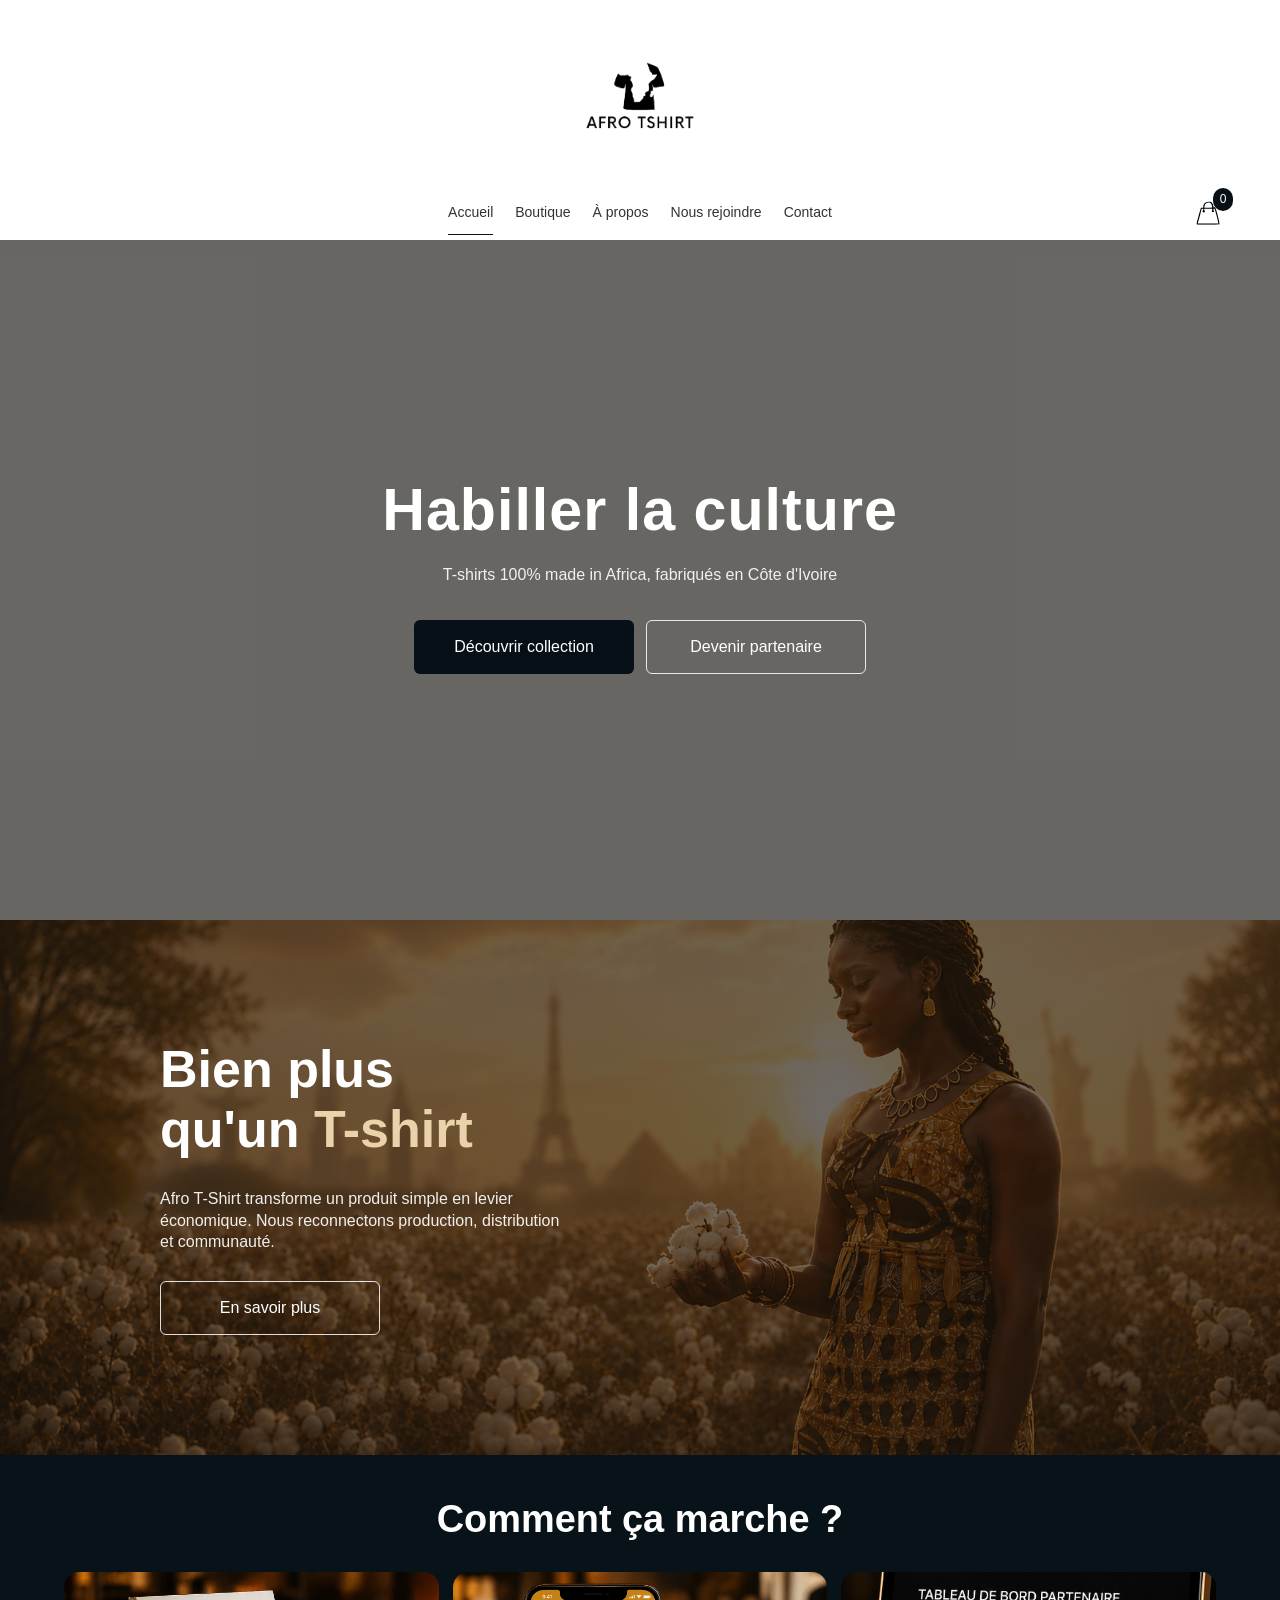
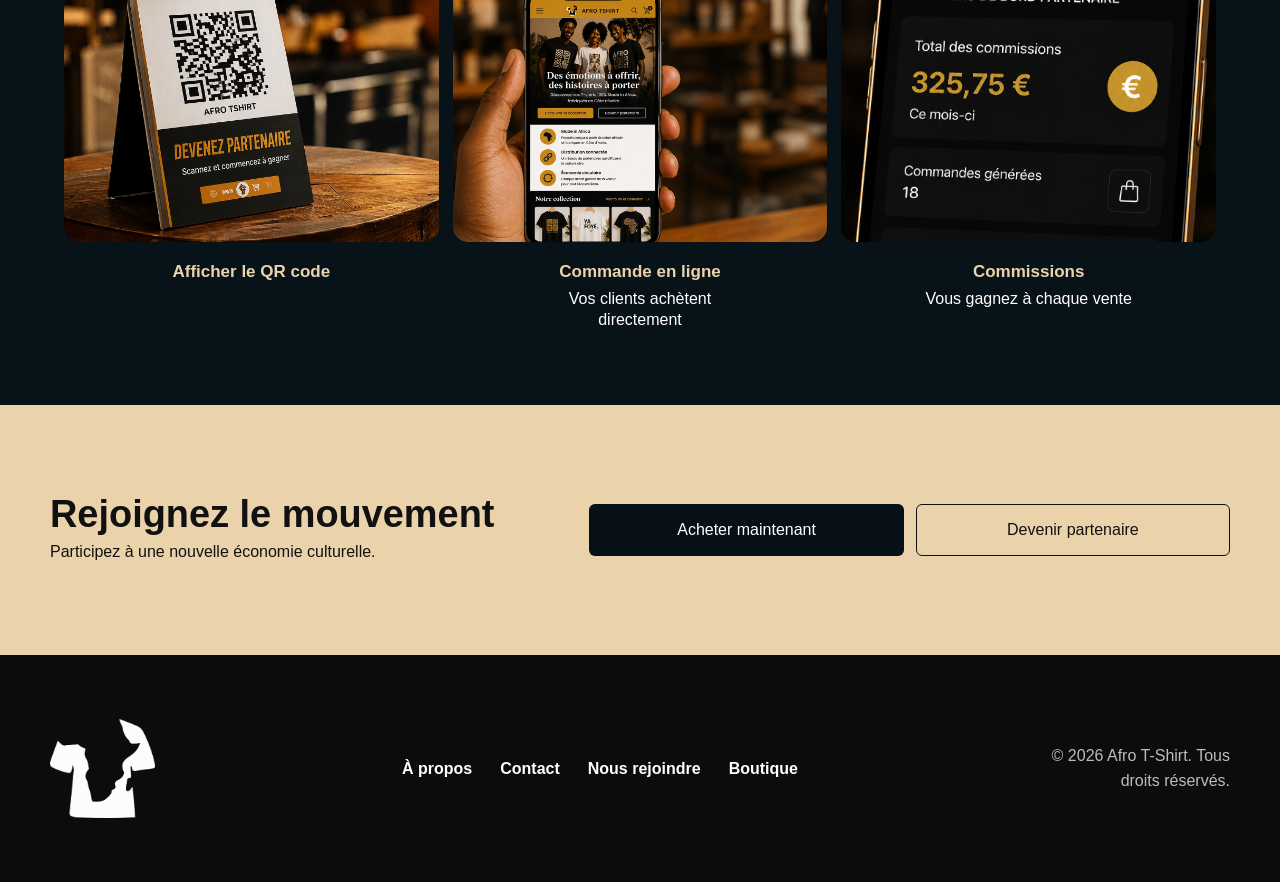
==== commit bbf31bdf: "feat finalisation boutique panier et responsive Afro T-shirt" ====
--- a/index.html
+++ b/index.html
@@ -7,8 +7,12 @@
         <meta name="description"
             content="Afro T-Shirt propose des t-shirts 100% made in Africa, fabriqués en Côte d'Ivoire.">
         <link rel="stylesheet" href="style.css">
+        <script src="js/produits-data.js" defer></script>
+        <script src="js/panier.js" defer></script>
+        <script src="js/navigation.js" defer></script>
     </head>
     <body>
+        <a class="skip-link" href="#contenu">Aller au contenu</a>
 
         <!-- En-tête -->
         <header class="header">
@@ -17,14 +21,18 @@
                     <img
                         src="./image/Logo_afro-tshirt.png"
                         alt="Logo Afro T-Shirt"
-                        >
+                    >
                 </a>
             </div>
             <div class="header-navigation">
-                <nav class="nav" aria-label="Navigation principale">
+                <button class="menu-toggle" type="button" aria-expanded="false" aria-controls="navigation-principale" aria-label="Ouvrir le menu" hidden>
+                    <img src="icon_menu_mobile.svg" alt="" aria-hidden="true" width="24" height="24">
+                    <span>Menu</span>
+                </button>
+                <nav class="nav" id="navigation-principale" aria-label="Navigation principale">
                     <ul class="nav-list">
                         <li>
-                            <a href="index.html" class="active">
+                            <a href="index.html" class="active" aria-current="page">
                                 Accueil
                             </a>
                         </li>
@@ -51,15 +59,15 @@
                     </ul>
                 </nav>
                 <a
-                    href="boutique.html"
+                    href="panier.html"
                     class="cart-link"
-                    aria-label="Accéder au panier"
-                    >
-                    🛍
+                    aria-label="Voir le panier"
+                >
+                    <img src="image/panier_01.svg" alt="" aria-hidden="true" width="24" height="24">
                 </a>
             </div>
         </header>
-        <main>
+        <main id="contenu" tabindex="-1">
 
             <!-- Hero -->
             <section class="hero">
@@ -73,13 +81,13 @@
                         <a
                             href="boutique.html"
                             class="btn btn-primary"
-                            >
+                        >
                             Découvrir collection
                         </a>
                         <a
                             href="nous-rejoindre.html"
                             class="btn btn-outline"
-                            >
+                        >
                             Devenir partenaire
                         </a>
                     </div>
@@ -102,7 +110,7 @@
                     <a
                         href="a-propos.html"
                         class="btn btn-outline-light"
-                        >
+                    >
                         En savoir plus
                     </a>
                 </div>
@@ -119,7 +127,7 @@
                             <img
                                 src="image/qr code.webp"
                                 alt="QR code partenaire Afro T-Shirt"
-                                >
+                            >
                             <div class="step-card-content">
                                 <h3>Afficher le QR code</h3>
                             </div>
@@ -128,7 +136,7 @@
                             <img
                                 src="image/commande-en-ligne.webp"
                                 alt="Commande en ligne Afro T-Shirt"
-                                >
+                            >
                             <div class="step-card-content">
                                 <h3>Commande en ligne</h3>
                                 <p>Vos clients achètent directement</p>
@@ -138,7 +146,7 @@
                             <img
                                 src="image/commission.webp"
                                 alt="Commissions Afro T-Shirt"
-                                >
+                            >
                             <div class="step-card-content">
                                 <h3>Commissions</h3>
                                 <p>Vous gagnez à chaque vente</p>
@@ -163,13 +171,13 @@
                         <a
                             href="boutique.html"
                             class="btn btn-dark"
-                            >
+                        >
                             Acheter maintenant
                         </a>
                         <a
                             href="nous-rejoindre.html"
                             class="btn btn-outline-dark"
-                            >
+                        >
                             Devenir partenaire
                         </a>
                     </div>
@@ -185,13 +193,13 @@
                         <img
                             src="./image/AFRO_TSHIRT_BL.png"
                             alt="Logo Afro T-Shirt"
-                            >
+                        >
                     </a>
                 </div>
                 <nav
                     class="footer-nav"
                     aria-label="Navigation pied de page"
-                    >
+                >
                     <ul>
                         <li>
                             <a href="a-propos.html">
--- a/style.css
+++ b/style.css
@@ -11,6 +11,8 @@
 
 body {
     font-family: Arial, Helvetica, sans-serif;
+    font-size: 1rem;
+    line-height: 1.6;
     color: #111;
     background: #fff;
 }
@@ -30,54 +32,9 @@
 }
 
 .container {
-    width: min(1180px, 88%);
+    width: min(73.75rem, calc(100% - 2rem));
     margin: 0 auto;
-}
-
-/* Header */
-.header {
-    height: 240px;
-    display: flex;
-    flex-direction: column;
-    align-items: center;
-    background: #fff;
-}
-
-.header-logo {
-    height: 185px;
-    display: flex;
-    align-items: center;
-    justify-content: center;
-}
-
-.header-logo img {
-    width: 150px;
-    height: auto;
-}
-
-.header-navigation {
-    position: relative;
-    width: min(800px, 90%);
-    height: 55px;
-    display: flex;
-    align-items: center;
-    justify-content: center;
-}
-
-.nav-list {
-    display: flex;
-    align-items: center;
-    justify-content: center;
-    gap: 22px;
-}
-
-.nav-list a {
-    position: relative;
-    padding-bottom: 5px;
-    color: #333;
-    font-size: 13px;
-    font-weight: 400;
-}
+}/* Header */
 
 .nav-list a.active::after {
     content: "";
@@ -89,10 +46,146 @@
     background: #111;
 }
 
+/* Navigation : base mobile, présentation desktop à partir de 768 px. */
+.header {
+    display: flex;
+    flex-direction: column;
+    align-items: center;
+    background: #fff;
+}
+
+.header-logo {
+    min-height: 130px;
+    display: flex;
+    align-items: center;
+    justify-content: center;
+}
+
+.header-logo img {
+    width: 120px;
+    height: auto;
+}
+
+.header-navigation {
+    position: relative;
+    display: grid;
+    width: min(73.75rem, calc(100% - 2rem));
+    min-height: 64px;
+    padding: 10px 0;
+    grid-template-columns: minmax(0, 1fr) 44px;
+    align-items: center;
+    gap: 8px 16px;
+}
+
+.menu-toggle {
+    display: inline-flex;
+    align-items: center;
+    gap: 10px;
+    justify-self: start;
+    min-height: 44px;
+    padding: 8px;
+    border: 1px solid #bcbcbc;
+    border-radius: 6px;
+    font: inherit;
+    color: #111;
+    background: #fff;
+    cursor: pointer;
+}
+
+.menu-toggle[hidden],
+.nav[hidden] {
+    display: none;
+}
+
+.menu-toggle img {
+    width: 24px;
+    height: 24px;
+}
+
+.nav {
+    grid-column: 1 / -1;
+    min-width: 0;
+}
+
+.nav-list {
+    display: flex;
+    flex-direction: column;
+    padding: 8px 0;
+    gap: 6px;
+}
+
+.nav-list a {
+    position: relative;
+    display: inline-flex;
+    align-items: center;
+    min-height: 44px;
+    max-width: 100%;
+    padding: 8px 0;
+    font-size: 1rem;
+    color: #333;
+    line-height: 1.5;
+}
+
 .cart-link {
     position: absolute;
-    right: -170px;
-    font-size: 17px;
+    top: 10px;
+    right: 0;
+    display: inline-flex;
+    align-items: center;
+    justify-content: center;
+    width: 44px;
+    height: 44px;
+}
+
+.cart-link img {
+    width: 22px;
+    height: 22px;
+}
+
+@media (min-width: 768px) {
+    .header-logo {
+        min-height: 150px;
+    }
+
+    .header-logo img {
+        width: 150px;
+    }
+
+    .header-navigation {
+        display: flex;
+        justify-content: center;
+        min-height: 55px;
+        padding: 0 56px;
+    }
+
+    .nav-list {
+        flex-direction: row;
+        flex-wrap: wrap;
+        justify-content: center;
+        gap: 0 22px;
+        padding: 0;
+    }
+
+    .nav-list a {
+        font-size: 0.875rem;
+        padding-block: 8px;
+    }
+
+    .cart-link {
+        top: 50%;
+        transform: translateY(-50%);
+    }
+
+    .cart-link img {
+        width: 24px;
+        height: 24px;
+    }
+}
+
+@media (min-width: 1024px) {
+    .header-logo {
+        min-height: 185px;
+    }
 }
 
 /* Boutons */
@@ -100,13 +193,17 @@
     display: inline-flex;
     align-items: center;
     justify-content: center;
-    height: 54px;
+    min-height: 54px;
+    height: auto;
     padding: 0 22px;
     border: 1px solid transparent;
     border-radius: 6px;
-    font-size: 16px;
+    font-size: 1rem;
     font-weight: 400;
-    transition: 0.25s ease;
+    max-width: 100%;
+    padding-block: 12px;
+    text-align: center;
+    transition: transform 0.25s ease;
 }
 
 .btn:hover {
@@ -135,7 +232,7 @@
 /* Hero */
 .hero {
     position: relative;
-    height: 680px;
+    min-height: 680px;
     display: flex;
     align-items: center;
     justify-content: center;
@@ -150,7 +247,7 @@
 .hero-overlay {
     position: absolute;
     inset: 0;
-    background: rgba(35, 26, 19, 0.38);
+    background: rgba(20, 16, 12, 0.64);
 }
 
 .hero-content {
@@ -162,8 +259,7 @@
 
 .hero h1 {
     margin-bottom: 18px;
-    font-size: 64px;
-    line-height: 1;
+    line-height: 1.15;
     font-weight: 700;
     letter-spacing: 1px;
 }
@@ -171,7 +267,6 @@
 .hero-subtitle {
     margin-bottom: 32px;
     color: rgba(255, 255, 255, 0.9);
-    font-size: 16px;
 }
 
 .hero-buttons {
@@ -187,7 +282,7 @@
 /* Bien plus qu'un t-shirt */
 .manifesto {
     position: relative;
-    height: 535px;
+    min-height: 535px;
     display: flex;
     align-items: center;
     background-image: url("image/champ_coton.webp");
@@ -200,7 +295,7 @@
 .manifesto-overlay {
     position: absolute;
     inset: 0;
-    background: rgba(43, 28, 17, 0.48);
+    background: rgba(30, 22, 14, 0.64);
 }
 
 .manifesto-content {
@@ -211,10 +306,10 @@
 }
 
 .manifesto-content h2 {
-    width: 450px;
+    max-width: 100%;
+    width: 28.125rem;
     margin-bottom: 28px;
-    font-size: 55px;
-    line-height: 0.98;
+    line-height: 1.15;
     font-weight: 700;
 }
 
@@ -223,17 +318,18 @@
 }
 
 .manifesto-content p {
-    width: 410px;
+    width: min(25.625rem, 100%);
     margin-bottom: 28px;
     color: rgba(255, 255, 255, 0.92);
-    font-size: 16px;
+    font-size: 1rem;
     line-height: 1.35;
 }
 
 .manifesto .btn {
     width: 220px;
-    height: 54px;
-    font-size: 13px;
+    min-height: 54px;
+    height: auto;
+    font-size: 1rem;
 }
 
 /* Comment ça marche */
@@ -246,15 +342,13 @@
 }
 
 .how-it-works .container {
-    width: 1180px;
-    max-width: 90%;
+    width: min(73.75rem, 90%);
     margin: 0 auto;
 }
 
 .section-title {
     margin-bottom: 28px;
     text-align: center;
-    font-size: 30px;
     font-weight: 700;
 }
 
@@ -288,7 +382,7 @@
 .step-card-content h3 {
     margin: 0 0 5px;
     color: #ead3aa;
-    font-size: 17px;
+    font-size: 1.0625rem;
     font-weight: 600;
 }
 
@@ -296,13 +390,13 @@
     max-width: 210px;
     margin: 0 auto;
     color: #ffffff;
-    font-size: 13px;
+    font-size: 1rem;
     line-height: 1.3;
 }
 
 /* Rejoignez le mouvement */
 .final-cta {
-    height: 250px;
+    min-height: 250px;
     display: flex;
     align-items: center;
     background: #ead3aa;
@@ -317,13 +411,12 @@
 
 .final-cta-content h2 {
     margin-bottom: 5px;
-    font-size: 36px;
     line-height: 1;
     font-weight: 700;
 }
 
 .final-cta-content p {
-    font-size: 15px;
+    font-size: 1rem;
 }
 
 .final-cta-buttons {
@@ -334,13 +427,14 @@
 
 .final-cta-buttons .btn {
     width: 100%;
-    height: 40px;
-    font-size: 13px;
+    min-height: 44px;
+    height: auto;
+    font-size: 1rem;
 }
 
 /* Footer */
 .footer {
-    height: 160px;
+    min-height: 160px;
     display: flex;
     align-items: center;
     background: #0c0c0c;
@@ -349,7 +443,7 @@
 
 .footer-container {
     display: grid;
-    grid-template-columns: 220px 1fr 250px;
+    grid-template-columns: 140px minmax(0, 1fr) 220px;
     align-items: center;
     gap: 30px;
 }
@@ -363,12 +457,12 @@
     display: flex;
     align-items: center;
     justify-content: center;
-    gap: 50px;
+    gap: 28px;
 }
 
 .footer-nav a {
     color: #fff;
-    font-size: 13px;
+    font-size: 1rem;
     font-weight: 600;
 }
 
@@ -378,37 +472,21 @@
 
 .footer-copyright p {
     color: #bcbcbc;
-    font-size: 11px;
+    font-size: 1rem;
 }
 
 /* Tablette */
-@media (max-width: 1000px) {
-    .header {
-        height: auto;
-    }
-
-    .header-logo {
-        height: 150px;
-    }
-
-    .header-navigation {
-        height: 60px;
-    }
-
-    .cart-link {
-        right: 0;
-    }
+@media (max-width: 1023px) {
 
     .hero {
-        height: 580px;
+        min-height: 580px;
     }
 
     .hero h1 {
-        font-size: 52px;
     }
 
     .manifesto {
-        height: 500px;
+        min-height: 500px;
     }
 
     .how-it-works {
@@ -421,64 +499,29 @@
     }
 
     .final-cta {
-        height: auto;
+        
         padding: 60px 0;
     }
 
     .footer {
-        height: auto;
+        
         padding: 40px 0;
     }
 
 }
 
 /* Mobile */
-@media (max-width: 700px) {
-    .header-logo {
-        height: 130px;
-    }
-
-    .header-logo img {
-        width: 120px;
-    }
-
-    .header-navigation {
-        width: 100%;
-        padding: 0 20px;
-    }
-
-    .nav {
-        width: 100%;
-        overflow-x: auto;
-    }
-
-    .nav-list {
-        justify-content: flex-start;
-        gap: 18px;
-        padding-right: 50px;
-    }
-
-    .nav-list a {
-        white-space: nowrap;
-        font-size: 11px;
-    }
-
-    .cart-link {
-        right: 15px;
-        background: #fff;
-    }
+@media (max-width: 767px) {
 
     .hero {
-        height: 500px;
+        min-height: 500px;
         padding: 40px 20px;
     }
 
     .hero h1 {
-        font-size: 42px;
     }
 
     .hero-subtitle {
-        font-size: 14px;
     }
 
     .hero-buttons {
@@ -491,7 +534,7 @@
     }
 
     .manifesto {
-        height: 520px;
+        min-height: 520px;
         background-position: 65% center;
     }
 
@@ -501,7 +544,6 @@
 
     .manifesto-content h2 {
         width: 100%;
-        font-size: 42px;
     }
 
     .manifesto-content p {
@@ -562,31 +604,30 @@
     min-height: 570px;
     padding: 65px 0;
     color: #fff;
-    background: linear-gradient(90deg, rgba(35, 23, 10, 0.58), rgba(35, 23, 10, 0.04)), url("image/Main_de_coton.png") center 48% / cover no-repeat;
+    background: linear-gradient(90deg, rgba(35, 23, 10, 0.76), rgba(35, 23, 10, 0.18)), url("image/Main_de_coton.png") center 48% / cover no-repeat;
 }
 
 .about-hero h1 {
     margin-bottom: 28px;
-    font-size: clamp(42px, 5vw, 64px);
     line-height: 1.1;
 }
 
 .about-hero p {
     max-width: 490px;
-    font-size: 24px;
+    font-size: 1.5rem;
     line-height: 1.65;
 }
 
 /* À propos : mission */
 .about-mission {
-    padding: 90px 0 70px;
+    padding: clamp(3rem, 6vw, 5.625rem) 0;
 }
 
 .about-mission-layout {
     display: grid;
     grid-template-columns: minmax(220px, 0.8fr) minmax(0, 1.7fr);
     align-items: center;
-    gap: 90px;
+    gap: clamp(2rem, 5vw, 5.625rem);
 }
 
 .about-mission-photo {
@@ -601,14 +642,13 @@
 
 .about-mission-copy h2,
 .about-values h2 {
-    font-size: 30px;
     line-height: 1.25;
     margin-bottom: 22px;
 }
 
 .about-mission-copy > p {
     margin-bottom: 16px;
-    font-size: 16px;
+    font-size: 1rem;
     line-height: 1.65;
 }
 
@@ -631,18 +671,18 @@
     margin-bottom: 22px;
     min-height: 44px;
     text-align: center;
-    font-size: 16px;
+    font-size: 1rem;
     line-height: 1.35;
 }
 
 .about-reason p {
-    font-size: 14px;
+    font-size: 1rem;
     line-height: 1.55;
 }
 
 /* À propos : valeurs */
 .about-values {
-    padding: 70px 0 120px;
+    padding: clamp(2.5rem, 5vw, 4.375rem) 0 clamp(3rem, 8vw, 7.5rem);
 }
 
 .about-values-heading {
@@ -656,7 +696,7 @@
 }
 
 .about-values-heading p {
-    font-size: 20px;
+    font-size: 1.25rem;
     line-height: 1.4;
     color: #514b40;
 }
@@ -669,7 +709,7 @@
 
 .about-value-card {
     display: grid;
-    grid-template-columns: 1fr 1.1fr;
+    grid-template-columns: minmax(0, 1fr) minmax(0, 1.1fr);
     min-width: 0;
     background: #efdfbf;
 }
@@ -681,13 +721,13 @@
 
 .about-value-copy h3 {
     margin-bottom: 16px;
-    font-size: 18px;
+    font-size: 1.125rem;
     line-height: 1.25;
     overflow-wrap: anywhere;
 }
 
 .about-value-copy p {
-    font-size: 14px;
+    font-size: 1rem;
     line-height: 1.6;
 }
 
@@ -699,7 +739,7 @@
 }
 
 /* À propos : tablette */
-@media (max-width: 1000px) {
+@media (max-width: 1023px) {
     .about-mission-layout {
         grid-template-columns: minmax(180px, 0.7fr) minmax(0, 1.7fr);
         gap: 35px;
@@ -713,27 +753,10 @@
         grid-template-columns: repeat(2, minmax(0, 1fr));
     }
 
-    .about-page .footer-container {
-        grid-template-columns: 100px 1fr;
-    }
-
-    .about-page .footer-nav ul {
-        flex-wrap: wrap;
-        gap: 20px;
-    }
-
-    .about-page .footer-copyright {
-        grid-column: 1 / -1;
-        text-align: center;
-    }
-
-    .about-page .cart-link {
-        right: 0;
-    }
 }
 
 /* À propos : mobile */
-@media (max-width: 700px) {
+@media (max-width: 767px) {
     .about-hero {
         min-height: 460px;
         padding: 50px 0;
@@ -742,7 +765,7 @@
 
     .about-hero p {
         max-width: 340px;
-        font-size: 20px;
+        font-size: 1.25rem;
     }
 
     .about-mission {
@@ -772,7 +795,7 @@
     .about-reason p {
         max-width: 360px;
         margin: 0 auto;
-        font-size: 16px;
+        font-size: 1rem;
     }
 
     .about-values {
@@ -792,13 +815,6 @@
         padding: 20px 14px;
     }
 
-    .about-page .footer-container {
-        grid-template-columns: 1fr;
-    }
-
-    .about-page .cart-link {
-        right: 15px;
-    }
 }
 
 /* Boutique : bannière et catalogue */
@@ -827,7 +843,7 @@
     padding-bottom: 18px;
     margin-bottom: 16px;
     border-bottom: 1px solid #111;
-    font-size: 22px;
+    font-size: 1.375rem;
 }
 
 .boutique-categories {
@@ -863,7 +879,6 @@
 }
 
 .boutique-catalogue h1 {
-    font-size: clamp(30px, 3.5vw, 44px);
     line-height: 1.2;
     margin-bottom: 32px;
 }
@@ -889,7 +904,7 @@
 }
 
 .boutique-note {
-    font-size: 14px;
+    font-size: 1rem;
     line-height: 1.5;
     margin: 18px 0;
     color: #595959;
@@ -925,14 +940,14 @@
 }
 
 .boutique-card h2 {
-    font-size: 18px;
+    font-size: 1.125rem;
     line-height: 1.4;
     margin-bottom: 12px;
 }
 
 .boutique-price {
     margin-bottom: 18px;
-    font-size: 16px;
+    font-size: 1rem;
 }
 
 .boutique-price del {
@@ -949,13 +964,8 @@
     color: #595959;
     background: #fff;
     font: inherit;
-    font-size: 14px;
-    cursor: not-allowed;
-}
-
-.boutique-page :is(a, button, select):focus-visible {
-    outline: 3px solid #245ca6;
-    outline-offset: 4px;
+    font-size: 1rem;
+    cursor: pointer;
 }
 
 .boutique-sr-only {
@@ -975,28 +985,6 @@
         grid-template-columns: repeat(3, minmax(0, 1fr));
     }
 
-    .boutique-page .cart-link {
-        right: 0;
-    }
-
-    .boutique-page .footer-container {
-        grid-template-columns: 100px 1fr;
-    }
-
-    .boutique-page .footer-nav ul {
-        flex-wrap: wrap;
-        gap: 20px;
-    }
-
-    .boutique-page .footer-copyright {
-        grid-column: 1 / -1;
-        text-align: center;
-    }
-
-    .boutique-page .footer {
-        height: auto;
-        padding: 40px 0;
-    }
 }
 
 @media (max-width: 900px) {
@@ -1010,7 +998,7 @@
     }
 }
 
-@media (max-width: 700px) {
+@media (max-width: 767px) {
     .boutique-hero img {
         object-position: 60% center;
     }
@@ -1031,13 +1019,6 @@
         height: 210px;
     }
 
-    .boutique-page .footer-container {
-        grid-template-columns: 1fr;
-    }
-
-    .boutique-page .cart-link {
-        right: 15px;
-    }
 }
 
 @media (max-width: 400px) {
@@ -1056,14 +1037,13 @@
     align-items: center;
     min-height: 680px;
     padding: 85px 0;
-    background: linear-gradient(rgba(0, 0, 0, 0.58), rgba(0, 0, 0, 0.58)), url("image/hero_scan_leopad.png") center / cover no-repeat;
+    background: linear-gradient(rgba(0, 0, 0, 0.68), rgba(0, 0, 0, 0.68)), url("image/hero_scan_leopad.png") center / cover no-repeat;
     color: #fff;
     text-align: center;
 }
 
 .rejoindre-hero h1 {
     margin-bottom: 24px;
-    font-size: clamp(38px, 4.8vw, 64px);
     line-height: 1.15;
 }
 
@@ -1074,7 +1054,7 @@
 }
 
 .rejoindre-hero p {
-    font-size: 22px;
+    font-size: 1.375rem;
     line-height: 1.6;
 }
 
@@ -1121,16 +1101,11 @@
     text-underline-offset: 4px;
 }
 
-.rejoindre-page a:focus-visible {
-    outline: 3px solid #b96b13;
-    outline-offset: 5px;
-}
-
 /* Nous rejoindre : offres et affiliation */
 .rejoindre-textile,
 .rejoindre-affiliation,
 .rejoindre-profiles {
-    padding: 75px 0;
+    padding: clamp(3rem, 6vw, 4.6875rem) 0;
     text-align: center;
     scroll-margin-top: 24px;
 }
@@ -1144,14 +1119,14 @@
 .rejoindre-profiles h2,
 .rejoindre-contact h2 {
     margin-bottom: 22px;
-    font-size: clamp(28px, 3vw, 38px);
+    font-size: clamp(1.75rem, 3vw, 2.375rem);
     line-height: 1.25;
 }
 
 .rejoindre-subtitle {
     max-width: 900px;
     margin: 0 auto 42px;
-    font-size: 18px;
+    font-size: 1.125rem;
     line-height: 1.6;
 }
 
@@ -1170,14 +1145,14 @@
 
 .rejoindre-textile-card figcaption {
     margin-top: 18px;
-    font-size: 18px;
+    font-size: 1.125rem;
     line-height: 1.5;
 }
 
 .rejoindre-professional-note {
     margin-top: 16px;
     color: #595959;
-    font-size: 14px;
+    font-size: 1rem;
     line-height: 1.5;
 }
 
@@ -1207,7 +1182,7 @@
 
 .rejoindre-benefit h3 {
     margin: 18px 0 10px;
-    font-size: 22px;
+    font-size: 1.375rem;
 }
 
 .rejoindre-benefit p {
@@ -1245,7 +1220,7 @@
     position: absolute;
     inset: 0;
     content: "";
-    background: linear-gradient(transparent 15%, rgba(0, 0, 0, 0.88));
+    background: linear-gradient(rgba(0, 0, 0, 0.12), rgba(0, 0, 0, 0.72) 45%, rgba(0, 0, 0, 0.9));
     z-index: -1;
 }
 
@@ -1256,7 +1231,7 @@
 
 .rejoindre-profile h3 {
     margin-bottom: 8px;
-    font-size: 22px;
+    font-size: 1.375rem;
     color: #e5d1ad;
 }
 
@@ -1288,7 +1263,7 @@
 
 .rejoindre-contact-details h3 {
     margin-bottom: 20px;
-    font-size: 24px;
+    font-size: 1.5rem;
 }
 
 .rejoindre-contact address {
@@ -1304,32 +1279,8 @@
 }
 
 /* Nous rejoindre : tablette et mobile */
-@media (max-width: 1100px) {
-    .rejoindre-page .cart-link {
-        right: 0;
-    }
-
-    .rejoindre-page .footer {
-        height: auto;
-        padding: 40px 0;
-    }
-
-    .rejoindre-page .footer-container {
-        grid-template-columns: 100px 1fr;
-    }
-
-    .rejoindre-page .footer-nav ul {
-        flex-wrap: wrap;
-        gap: 20px;
-    }
-
-    .rejoindre-page .footer-copyright {
-        grid-column: 1 / -1;
-        text-align: center;
-    }
-}
-
-@media (max-width: 1000px) {
+
+@media (max-width: 1023px) {
     .rejoindre-textile-grid,
     .rejoindre-benefits-grid,
     .rejoindre-profiles-grid {
@@ -1341,14 +1292,14 @@
     }
 }
 
-@media (max-width: 700px) {
+@media (max-width: 767px) {
     .rejoindre-hero {
         min-height: 560px;
         padding: 60px 0;
     }
 
     .rejoindre-hero p {
-        font-size: 18px;
+        font-size: 1.125rem;
     }
 
     .rejoindre-hero-buttons {
@@ -1374,13 +1325,6 @@
         text-align: left;
     }
 
-    .rejoindre-page .footer-container {
-        grid-template-columns: 1fr;
-    }
-
-    .rejoindre-page .cart-link {
-        right: 15px;
-    }
 }
 
 /* Contact : contenu et formulaire */
@@ -1404,12 +1348,11 @@
 .contact-intro h1 {
     margin-bottom: 20px;
     color: #e5d1ad;
-    font-size: clamp(34px, 3.5vw, 48px);
     line-height: 1.2;
 }
 
 .contact-intro p {
-    font-size: 18px;
+    font-size: 1.125rem;
     line-height: 1.65;
 }
 
@@ -1432,7 +1375,9 @@
     line-height: 1.5;
 }
 
-.contact-field input {
+.contact-field input,
+.contact-field select,
+.contact-field textarea {
     display: block;
     width: 100%;
     min-width: 0;
@@ -1445,16 +1390,35 @@
     font: inherit;
 }
 
-.contact-field input::placeholder {
+.contact-field input::placeholder,
+.contact-field textarea::placeholder {
     color: #626870;
     opacity: 1;
 }
 
-.contact-field input[type="tel"] {
-    min-height: 90px;
-}
-
-.contact-field input[aria-invalid="true"] {
+.contact-form[hidden] {
+    display: none;
+}
+
+.contact-form fieldset {
+    min-width: 0;
+    border: 0;
+}
+
+.contact-form-legend {
+    padding: 0;
+    margin-bottom: 20px;
+    font-size: 1.25rem;
+    font-weight: 700;
+    line-height: 1.4;
+}
+
+.contact-field textarea {
+    resize: vertical;
+    min-height: 140px;
+}
+
+.contact-field [aria-invalid="true"] {
     border: 2px solid #a52222;
 }
 
@@ -1477,15 +1441,10 @@
     cursor: not-allowed;
 }
 
-.contact-page :is(a, button, input):focus-visible {
-    outline: 3px solid #ae6710;
-    outline-offset: 4px;
-}
-
 .contact-required,
 .contact-demo {
     color: #515761;
-    font-size: 14px;
+    font-size: 1rem;
     line-height: 1.5;
 }
 
@@ -1506,7 +1465,7 @@
 .contact-error {
     margin-top: 6px;
     color: #a52222;
-    font-size: 14px;
+    font-size: 1rem;
     line-height: 1.5;
 }
 
@@ -1518,50 +1477,22 @@
 /* Contact : zone photo sous le formulaire */
 .contact-photo {
     grid-column: 1 / -1;
-    margin-top: -100px;
+    margin-top: 32px;
     min-height: 390px;
     border-radius: 28px;
     overflow: hidden;
 }
 
-.contact-photo-placeholder {
-    display: flex;
-    align-items: flex-end;
-    justify-content: center;
-    padding: 40px 24px;
-    border: 1px solid #516570;
-    background: #223640;
-    color: #fff;
-    text-align: center;
+.contact-photo img {
+    width: 100%;
+    height: 390px;
+    object-fit: cover;
+    object-position: center;
 }
 
 /* Contact : tablette et mobile */
-@media (max-width: 1100px) {
-    .contact-page .cart-link {
-        right: 0;
-    }
-
-    .contact-page .footer {
-        height: auto;
-        padding: 40px 0;
-    }
-
-    .contact-page .footer-container {
-        grid-template-columns: 100px 1fr;
-    }
-
-    .contact-page .footer-nav ul {
-        flex-wrap: wrap;
-        gap: 20px;
-    }
-
-    .contact-page .footer-copyright {
-        grid-column: 1 / -1;
-        text-align: center;
-    }
-}
-
-@media (max-width: 800px) {
+
+@media (max-width: 1023px) {
     .contact-layout {
         grid-template-columns: 1fr;
         gap: 30px;
@@ -1575,9 +1506,13 @@
         margin-top: 0;
         min-height: 270px;
     }
-}
-
-@media (max-width: 700px) {
+
+    .contact-photo img {
+        height: 270px;
+    }
+}
+
+@media (max-width: 767px) {
     .contact-main {
         padding: 40px 0 50px;
     }
@@ -1586,11 +1521,701 @@
         padding: 24px 20px;
     }
 
-    .contact-page .footer-container {
+}
+
+/* Accessibilité commune */
+:where(a, button, input, select, textarea):focus-visible {
+    outline: 3px solid #245ca6;
+    outline-offset: 3px;
+    box-shadow: 0 0 0 3px #fff;
+}
+
+.skip-link {
+    position: absolute;
+    left: 16px;
+    top: 12px;
+    z-index: 10;
+    padding: 12px 18px;
+    background: #fff;
+    color: #111;
+    transform: translateY(-200%);
+}
+
+.skip-link:focus {
+    transform: translateY(0);
+}
+
+main:focus {
+    outline: none;
+}
+
+/* Composants communs : tablette et mobile */
+@media (max-width: 1100px) {
+    .footer {
+        
+        padding: 40px 0;
+    }
+
+    .footer-container {
+        grid-template-columns: 100px minmax(0, 1fr);
+    }
+
+    .footer-nav ul {
+        flex-wrap: wrap;
+        gap: 20px;
+    }
+
+    .footer-copyright {
+        grid-column: 1 / -1;
+        text-align: center;
+    }
+}
+
+@media (max-width: 767px) {
+
+    .footer-container {
         grid-template-columns: 1fr;
     }
 
-    .contact-page .cart-link {
-        right: 15px;
-    }
-}
+    .hero,
+    .manifesto {
+        height: auto;
+        min-height: 500px;
+        padding: 50px 20px;
+    }
+
+    .hero-buttons .btn {
+        min-width: 0;
+        width: min(250px, 100%);
+        min-height: 54px;
+        height: auto;
+        padding: 12px 18px;
+    }
+
+    .manifesto-content {
+        width: 100%;
+    }
+
+    .about-value-card {
+        grid-template-columns: minmax(0, 1fr) minmax(0, 1.1fr);
+    }
+}
+
+@media (prefers-reduced-motion: reduce) {
+    html {
+        scroll-behavior: auto;
+    }
+
+    .btn {
+        transition: none;
+    }
+
+    .btn:hover {
+        transform: none;
+    }
+}
+
+/* Boutique : liens vers les fiches */
+.boutique-product-link {
+    display: block;
+    width: 100%;
+}
+
+.boutique-card h2 a:hover,
+.produit-related-link:hover h3 {
+    text-decoration: underline;
+    text-underline-offset: 5px;
+}
+
+/* Produit : fiche et galerie */
+.produit-main {
+    padding: 35px 0 85px;
+    background: #fff;
+}
+
+.produit-breadcrumb ol {
+    display: flex;
+    flex-wrap: wrap;
+    gap: 10px;
+    margin-bottom: 40px;
+    padding: 0;
+    list-style: none;
+    color: #515761;
+    font-size: 0.875rem;
+    line-height: 1.6;
+}
+
+.produit-breadcrumb li + li::before {
+    content: "/";
+    margin-right: 10px;
+}
+
+.produit-breadcrumb a:hover {
+    text-decoration: underline;
+}
+
+.produit-layout {
+    display: grid;
+    grid-template-columns: minmax(0, 1.1fr) minmax(0, 1fr);
+    align-items: center;
+    gap: 65px;
+}
+
+.produit-gallery {
+    padding: 35px;
+    border-radius: 20px;
+    background: #f6f3ed;
+}
+
+.produit-main-image {
+    display: block;
+    width: 100%;
+    height: 520px;
+    object-fit: contain;
+}
+
+.produit-placeholder {
+    display: flex;
+    align-items: center;
+    justify-content: center;
+    padding: 25px;
+    border: 1px dashed #8c867b;
+    border-radius: 12px;
+    color: #514b40;
+    text-align: center;
+    background: #f6f3ed;
+}
+
+.produit-eyebrow {
+    margin-bottom: 18px;
+    font-size: 1rem;
+    font-weight: 700;
+    letter-spacing: 2px;
+    color: #605644;
+}
+
+.produit-information h1 {
+    margin-bottom: 25px;
+    line-height: 1.15;
+    overflow-wrap: anywhere;
+}
+
+.produit-price {
+    margin-bottom: 28px;
+    font-size: 1.75rem;
+}
+
+.produit-price del {
+    margin-right: 12px;
+    font-size: 1.25rem;
+    color: #626870;
+}
+
+.produit-description,
+.produit-specifications {
+    margin-bottom: 25px;
+    line-height: 1.7;
+}
+
+.produit-specifications h2 {
+    margin-bottom: 15px;
+    font-size: 1.375rem;
+}
+
+.produit-specifications dt {
+    margin-top: 12px;
+    font-weight: 700;
+}
+
+.produit-notice {
+    margin-bottom: 30px;
+    padding: 18px;
+    border-left: 3px solid #c7aa77;
+    background: #f6f3ed;
+    color: #514b40;
+    line-height: 1.6;
+}
+
+.produit-back {
+    max-width: 100%;
+    height: auto;
+    min-height: 54px;
+    padding-top: 12px;
+    padding-bottom: 12px;
+    text-align: center;
+}
+
+.produit-layout-empty {
+    grid-template-columns: 1fr;
+    max-width: 720px;
+}
+
+/* Produit : autres modèles */
+.produit-related {
+    margin-top: 80px;
+    padding-top: 45px;
+    border-top: 1px solid #ddd7cb;
+}
+
+.produit-related > h2 {
+    margin-bottom: 30px;
+    font-size: 1.75rem;
+    line-height: 1.3;
+}
+
+.produit-related-grid {
+    display: grid;
+    grid-template-columns: repeat(4, minmax(0, 1fr));
+    gap: 24px;
+}
+
+.produit-related-link {
+    display: block;
+    height: 100%;
+    text-align: center;
+}
+
+.produit-related-image {
+    width: 100%;
+    height: 230px;
+    margin-bottom: 18px;
+    object-fit: contain;
+}
+
+.produit-related-link h3 {
+    font-size: 1.125rem;
+    line-height: 1.4;
+}
+
+/* Produit : tablette et mobile */
+@media (max-width: 1023px) {
+    .produit-layout {
+        gap: 30px;
+    }
+
+    .produit-gallery {
+        padding: 20px;
+    }
+
+    .produit-main-image {
+        height: 400px;
+    }
+
+    .produit-related-grid {
+        grid-template-columns: repeat(2, minmax(0, 1fr));
+    }
+}
+
+@media (max-width: 767px) {
+    .produit-layout {
+        grid-template-columns: 1fr;
+    }
+
+    .produit-main-image {
+        height: 340px;
+    }
+
+    .produit-related {
+        margin-top: 50px;
+    }
+
+    .produit-related-image {
+        height: 170px;
+    }
+}
+
+@media (max-width: 400px) {
+    .produit-related-grid {
+        grid-template-columns: 1fr;
+    }
+}
+
+/* Panier V1 : compteur et gestion locale */
+.cart-count {
+    position: absolute;
+    right: -3px;
+    top: -3px;
+    min-width: 20px;
+    padding: 2px 4px;
+    border-radius: 12px;
+    background: #071017;
+    color: #fff;
+    font-size: 0.75rem;
+    text-align: center;
+}
+
+.cart-storage-note {
+    padding: 16px;
+    background: #fff0cf;
+    color: #33270f;
+    line-height: 1.5;
+}
+
+.produit-add {
+    margin: 0 12px 18px 0;
+    cursor: pointer;
+}
+
+.panier-main {
+    padding: 50px 0 80px;
+}
+
+.panier-main h1 {
+    margin-bottom: 24px;
+}
+
+.panier-demo,
+.panier-checkout,
+.panier-receipt {
+    padding: 24px;
+    border-radius: 16px;
+    background: #f6f3ed;
+    line-height: 1.6;
+    margin-bottom: 28px;
+}
+
+.panier-help {
+    margin: 20px 0;
+    line-height: 1.6;
+}
+
+.panier-layout {
+    display: grid;
+    grid-template-columns: minmax(0, 1.7fr) minmax(0, 1fr);
+    gap: 40px;
+    align-items: start;
+    margin-bottom: 32px;
+}
+
+.panier-item {
+    display: grid;
+    grid-template-columns: 120px minmax(0, 1fr);
+    gap: 24px;
+    padding: 24px 0;
+    border-bottom: 1px solid #ddd7cb;
+    line-height: 1.6;
+}
+
+.panier-item img {
+    width: 100%;
+    height: 150px;
+    object-fit: contain;
+}
+
+.panier-item h2 {
+    font-size: 1.3125rem;
+    margin-bottom: 12px;
+}
+
+.panier-item label {
+    display: block;
+    margin-top: 14px;
+}
+
+.panier-item input {
+    width: 90px;
+    max-width: 100%;
+    min-height: 44px;
+    padding: 8px;
+    font: inherit;
+    border: 1px solid #666;
+    border-radius: 6px;
+}
+
+.panier-item input[aria-invalid="true"] {
+    border: 2px solid #a52222;
+}
+
+.panier-summary {
+    padding: 24px;
+    border-radius: 16px;
+    background: #e5d1ad;
+    line-height: 1.6;
+}
+
+.panier-summary p,
+.panier-checkout p,
+.panier-receipt p {
+    margin: 16px 0;
+}
+
+.panier-main .btn {
+    max-width: 100%;
+    height: auto;
+    min-height: 54px;
+    padding-top: 12px;
+    padding-bottom: 12px;
+    cursor: pointer;
+    text-align: center;
+}
+
+.panier-main .btn:disabled {
+    opacity: 0.65;
+    cursor: not-allowed;
+}
+
+.panier-link-button {
+    display: inline-block;
+    min-height: 44px;
+    padding: 10px 0;
+    border: 0;
+    background: transparent;
+    color: #111;
+    font: inherit;
+    text-decoration: underline;
+    cursor: pointer;
+}
+
+.panier-link-button:disabled {
+    cursor: not-allowed;
+    color: #595959;
+}
+
+.panier-checkout ul,
+.panier-receipt ul {
+    padding-left: 20px;
+    list-style: disc;
+}
+
+.panier-back {
+    display: inline-block;
+    padding: 12px 0;
+    text-decoration: underline;
+}
+
+@media (max-width: 1023px) {
+    .panier-layout {
+        grid-template-columns: 1fr;
+        gap: 24px;
+    }
+}
+
+@media (max-width: 400px) {
+    .panier-item {
+        grid-template-columns: 80px minmax(0, 1fr);
+        gap: 16px;
+    }
+}
+
+/* Échelle fluide : rem respecte la taille de texte choisie par l’utilisateur. */
+:root {
+    --titre-grand: clamp(2rem, 1.3rem + 3vw, 4rem);
+    --titre-section: clamp(1.75rem, 1.25rem + 1.4vw, 2.375rem);
+    --titre-carte: clamp(1.125rem, 1rem + 0.4vw, 1.375rem);
+}
+
+button,
+input,
+select,
+textarea {
+    font-family: inherit;
+}
+
+:where(main h1) {
+    font-size: var(--titre-grand);
+    line-height: 1.2;
+}
+
+:where(main h2) {
+    font-size: var(--titre-section);
+    line-height: 1.3;
+}
+
+:where(main h3) {
+    font-size: var(--titre-carte);
+    line-height: 1.4;
+}
+
+:where(main p, main h1, main h2, main h3, label, legend, figcaption, li) {
+    overflow-wrap: anywhere;
+}
+
+:where(main section, main article, main aside, main form, main fieldset, .container > div) {
+    min-width: 0;
+}
+
+.hero h1,
+.about-hero h1,
+.rejoindre-hero h1 {
+    font-size: var(--titre-grand);
+}
+
+.manifesto-content h2 {
+    font-size: clamp(2rem, 1.25rem + 2.5vw, 3.4375rem);
+}
+
+.section-title,
+.final-cta-content h2,
+.about-mission-copy h2,
+.about-values h2 {
+    font-size: var(--titre-section);
+}
+
+.boutique-catalogue h1,
+.produit-information h1,
+.contact-intro h1,
+.panier-main h1 {
+    font-size: clamp(2rem, 1.25rem + 2.5vw, 3rem);
+}
+
+.hero-subtitle {
+    font-size: 1rem;
+    line-height: 1.6;
+}
+
+.hero-content,
+.hero-buttons,
+.final-cta-buttons {
+    min-width: 0;
+}
+
+.hero-buttons {
+    flex-wrap: wrap;
+}
+
+.hero,
+.manifesto,
+.final-cta,
+.footer {
+    padding-block: clamp(2.5rem, 5vw, 4rem);
+}
+
+.hero-content p,
+.rejoindre-hero p {
+    max-width: 65ch;
+    margin-inline: auto;
+}
+
+.boutique-category,
+.footer-nav a {
+    display: inline-flex;
+    align-items: center;
+    min-height: 44px;
+}
+
+.footer-nav a,
+.footer-copyright p {
+    font-size: 1rem;
+}
+
+.footer-nav ul {
+    flex-wrap: wrap;
+}
+
+.rejoindre-hero-buttons .rejoindre-button {
+    min-width: min(235px, 100%);
+}
+
+.rejoindre-profile {
+    min-height: 350px;
+    height: auto;
+}
+
+.contact-form legend {
+    max-width: 100%;
+    white-space: normal;
+}
+
+.panier-summary,
+.panier-checkout,
+.panier-receipt {
+    overflow-wrap: anywhere;
+}
+
+/* Deux colonnes texte/image seraient trop étroites dans les cartes de valeurs. */
+@media (max-width: 1023px) {
+    .about-mission-layout {
+        grid-template-columns: 1fr;
+    }
+
+    .about-mission-photo {
+        width: min(280px, 100%);
+        height: 380px;
+    }
+
+    .about-value-card {
+        display: flex;
+        flex-direction: column-reverse;
+    }
+
+    .about-value-card > img {
+        height: 240px;
+        min-height: 0;
+    }
+
+    .final-cta-container {
+        grid-template-columns: 1fr;
+        gap: 28px;
+    }
+
+    .final-cta-content p {
+        max-width: 65ch;
+    }
+
+    .produit-layout {
+        grid-template-columns: 1fr;
+    }
+}
+
+@media (max-width: 767px) {
+    .about-hero {
+        background-image: linear-gradient(rgba(35, 23, 10, 0.68), rgba(35, 23, 10, 0.68)), url("image/Main_de_coton.png");
+    }
+
+    main p,
+    .btn,
+    .boutique-add,
+    .boutique-note,
+    .contact-required,
+    .contact-demo,
+    .contact-error,
+    .rejoindre-professional-note,
+    .produit-breadcrumb ol {
+        font-size: 1rem;
+    }
+
+    .about-values-grid,
+    .boutique-grid,
+    .produit-related-grid {
+        grid-template-columns: 1fr;
+    }
+
+    .about-value-card,
+    .boutique-card {
+        width: 100%;
+        max-width: 440px;
+        margin-inline: auto;
+    }
+
+    .hero-buttons .btn {
+        min-width: 0;
+        width: 100%;
+    }
+
+    .panier-item {
+        grid-template-columns: 1fr;
+    }
+
+    .panier-item img {
+        max-width: 160px;
+        margin-inline: auto;
+    }
+
+    .panier-summary,
+    .panier-demo,
+    .panier-checkout,
+    .panier-receipt {
+        padding: 20px;
+    }
+
+    .contact-form {
+        padding: 24px 16px;
+    }
+}
+
+@media (min-width: 430px) and (max-width: 767px) {
+    .boutique-grid,
+    .produit-related-grid {
+        grid-template-columns: repeat(2, minmax(0, 1fr));
+    }
+}
